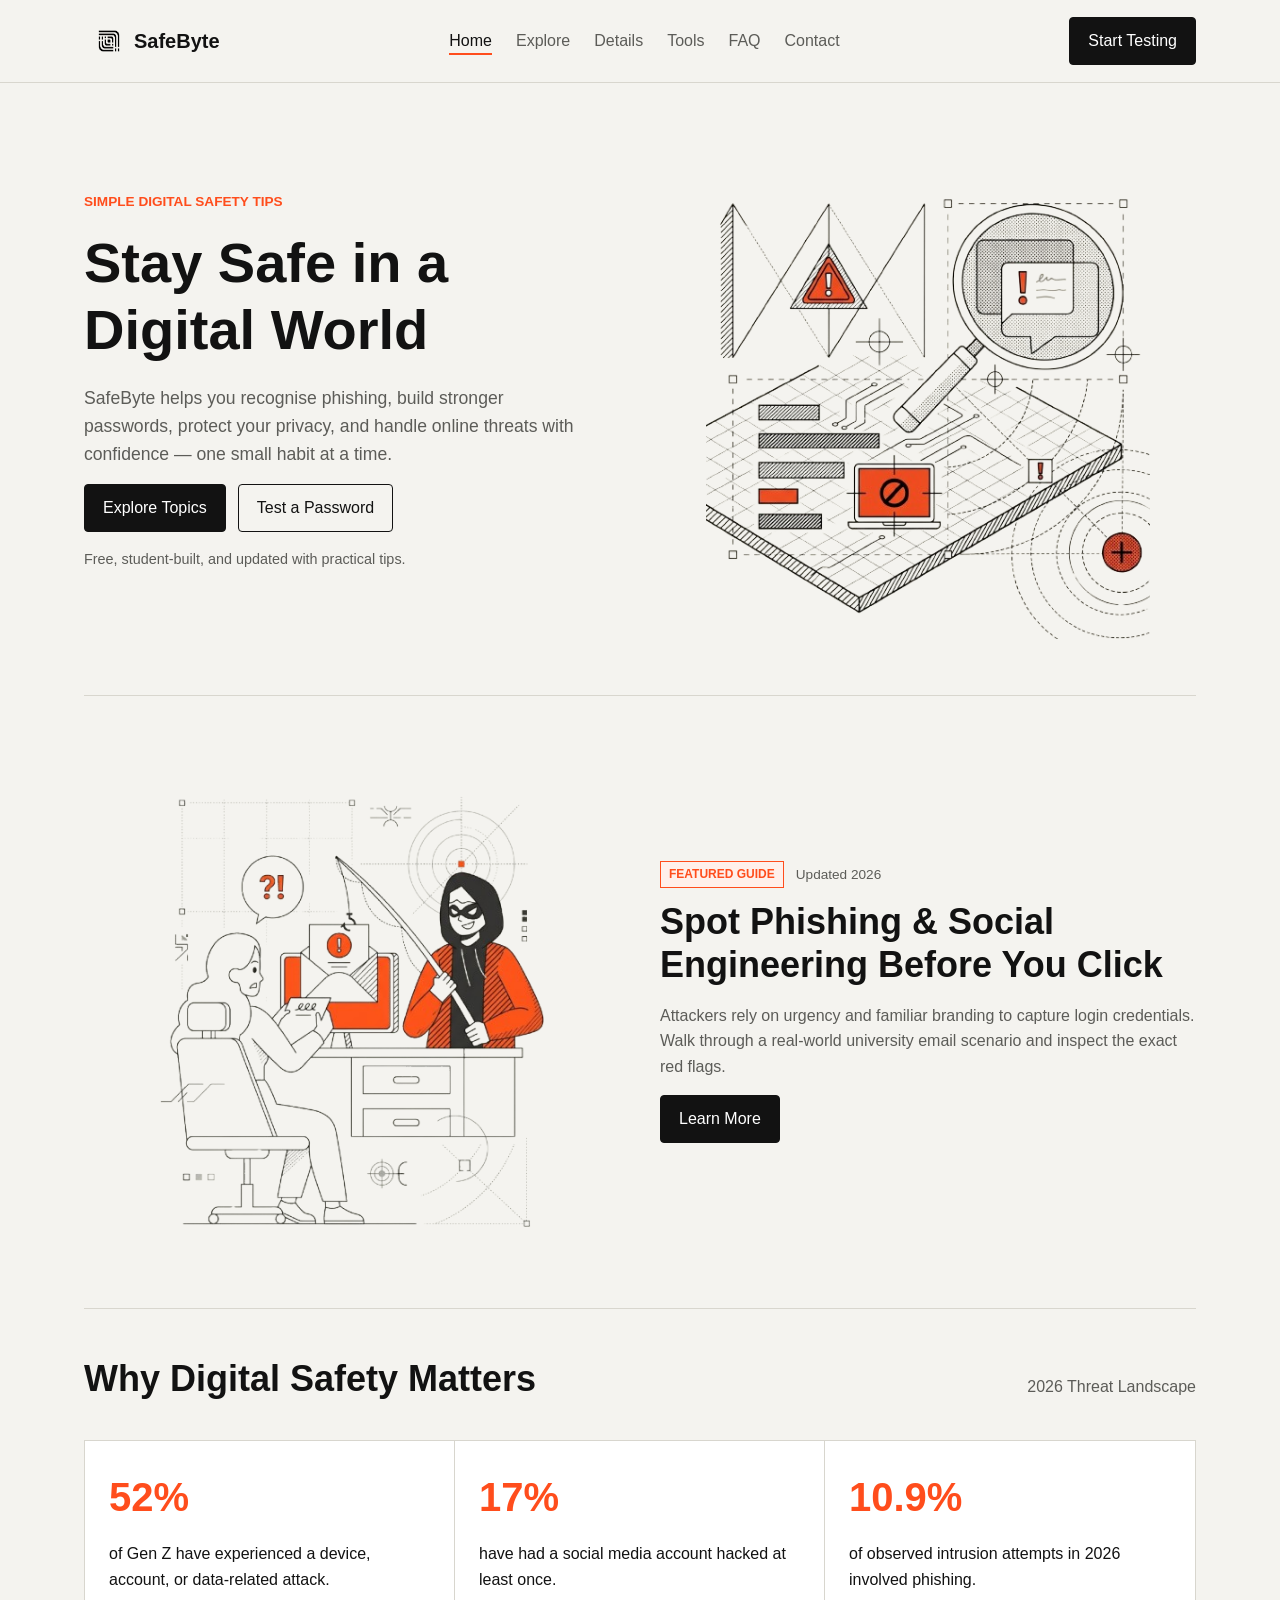
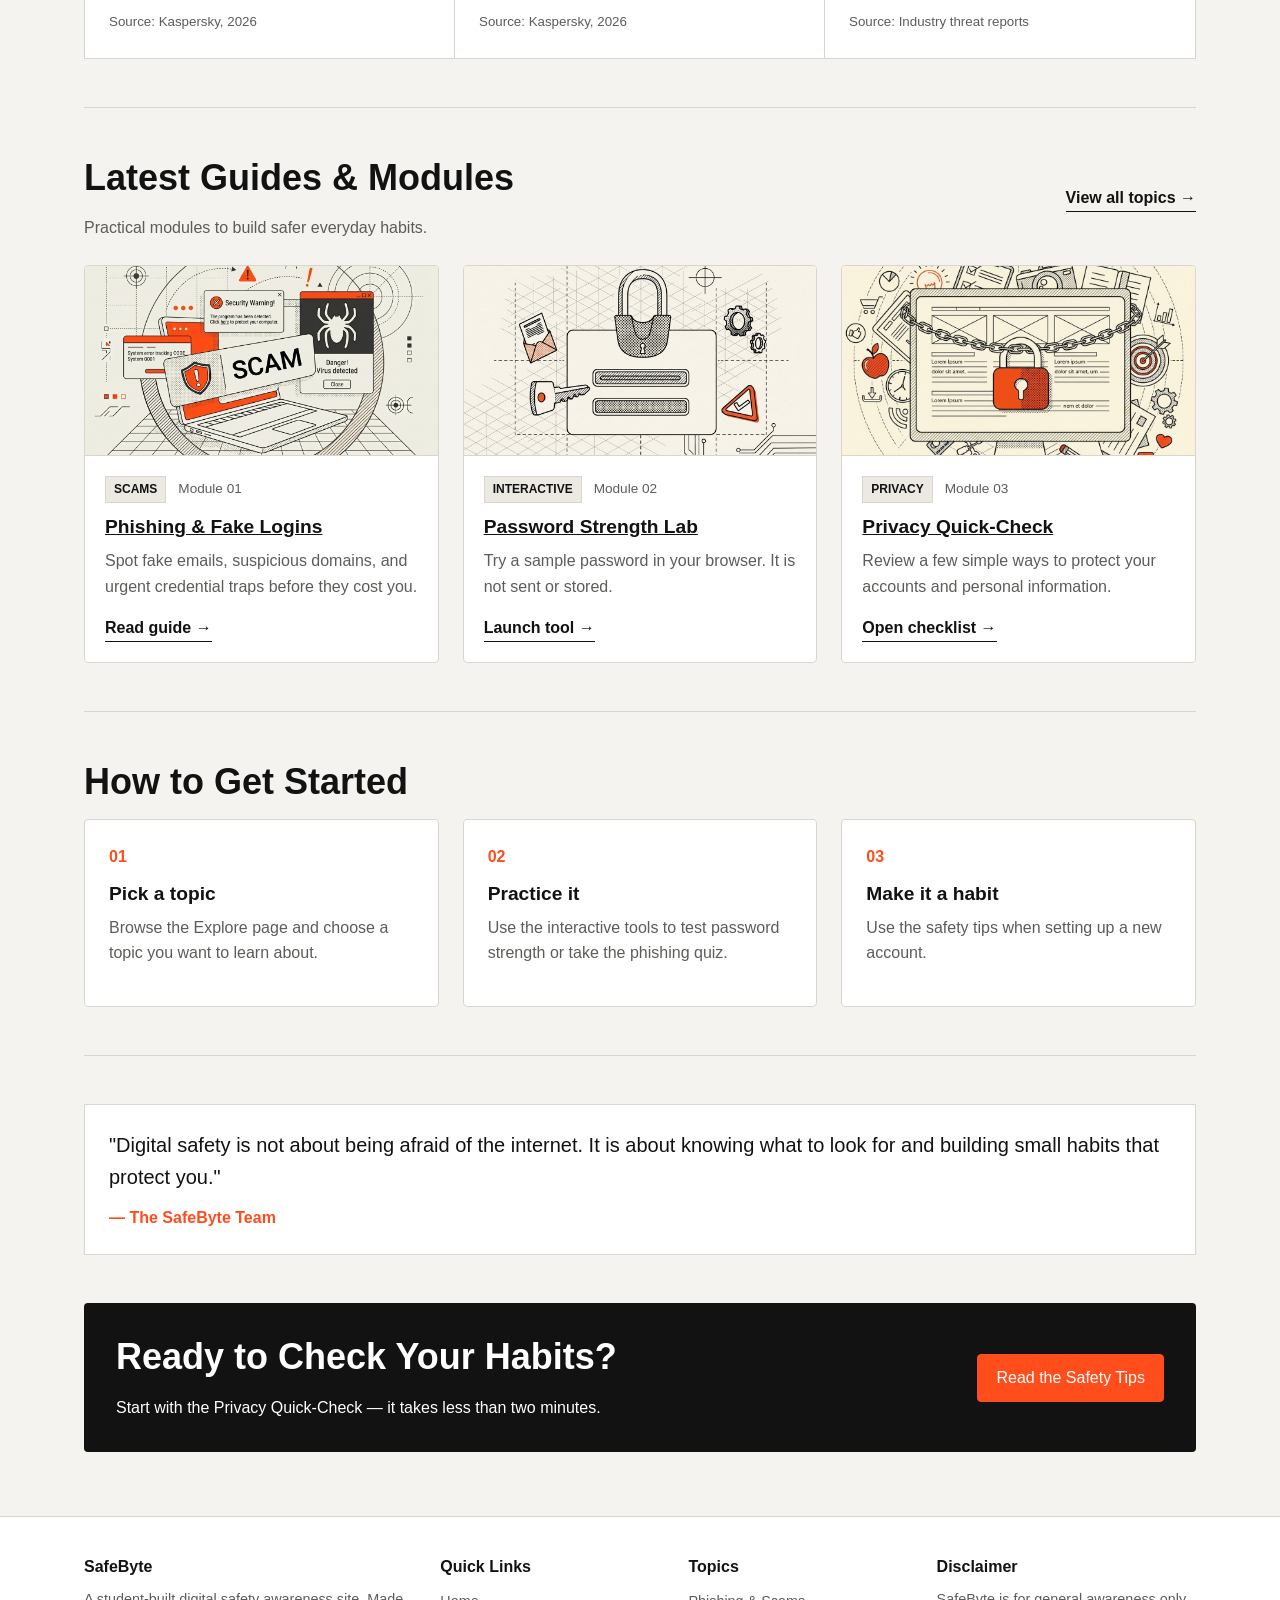
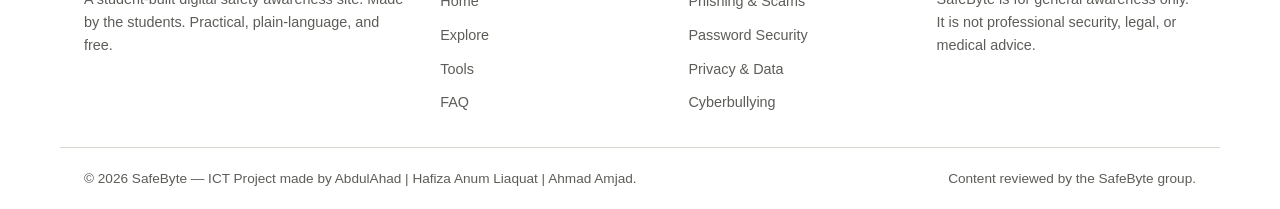
==== index.html @ 5321091b "footer chnge" ====
<!DOCTYPE html>
<html lang="en">
<head>
  <meta charset="UTF-8">
  <meta name="viewport" content="width=device-width, initial-scale=1.0">
  <title>SafeByte | Digital Safety & Technology Awareness</title>
  <link rel="icon" type="image/png" href="images/logo.png">
  <link rel="stylesheet" href="style/index.css">
</head>
<body>
  <header class="site-header">
    <div class="header-inner">
      <a href="index.html" class="logo">
        <img src="images/logo.png" alt="">
        <span>SafeByte</span>
      </a>

      <nav aria-label="Main navigation">
        <ul class="nav-list">
          <li><a href="index.html" class="active">Home</a></li>
          <li><a href="explore.html">Explore</a></li>
          <li><a href="details.html">Details</a></li>
          <li><a href="tool.html">Tools</a></li>
          <li><a href="faq.html">FAQ</a></li>
          <li><a href="contact.html">Contact</a></li>
        </ul>
      </nav>

      <a href="tool.html" class="header-cta">Start Testing</a>
    </div>
  </header>

  <main>
    <!-- HERO -->
    <section class="hero">
      <div class="hero-text">
        <p class="hero-eyebrow">Simple Digital Safety Tips</p>
        <h1>Stay Safe in a Digital World</h1>
        <p class="hero-subtitle">
          SafeByte helps you recognise phishing, build stronger passwords, protect your privacy,
          and handle online threats with confidence — one small habit at a time.
        </p>
        <div class="hero-actions">
          <a href="explore.html" class="btn btn-primary">Explore Topics</a>
          <a href="tool.html" class="btn btn-outline">Test a Password</a>
        </div>
        <p class="hero-note">Free, student-built, and updated with practical tips.</p>
      </div>
      <img src="images/hero.png" alt="Illustration of digital safety concepts" class="content-img content-img--hero">
    </section>

    <!-- FEATURED SPOTLIGHT (Matches Reference Spotlight Row) -->
    <section class="spotlight" aria-label="Featured guide">
      <img src="images/phishing.png" alt="Example breakdown of a phishing message" class="content-img content-img--spotlight">
      <div class="spotlight-content">
        <div class="meta-row">
          <span class="badge badge--accent">Featured Guide</span>
          <span class="meta-date">Updated 2026</span>
        </div>
        <h2>Spot Phishing &amp; Social Engineering Before You Click</h2>
        <p>
          Attackers rely on urgency and familiar branding to capture login credentials.
          Walk through a real-world university email scenario and inspect the exact red flags.
        </p>
        <a href="details.html" class="btn btn-primary">Learn More</a>
      </div>
    </section>

    <!-- STATS -->
    <section class="stats-section" aria-label="Key statistics">
      <div class="section-header">
        <h2>Why Digital Safety Matters</h2>
        <span class="meta-date">2026 Threat Landscape</span>
      </div>
      <div class="stats-grid">
        <article class="stat-card">
          <span class="stat-number">52%</span>
          <p>of Gen Z have experienced a device, account, or data-related attack.</p>
          <small>Source: Kaspersky, 2026</small>
        </article>
        <article class="stat-card">
          <span class="stat-number">17%</span>
          <p>have had a social media account hacked at least once.</p>
          <small>Source: Kaspersky, 2026</small>
        </article>
        <article class="stat-card">
          <span class="stat-number">10.9%</span>
          <p>of observed intrusion attempts in 2026 involved phishing.</p>
          <small>Source: Industry threat reports</small>
        </article>
      </div>
    </section>

    <!-- POPULAR TOPICS (Matches Reference 3-Column Card Grid) -->
    <section class="section-block">
      <div class="section-header">
        <div>
          <h2>Latest Guides &amp; Modules</h2>
          <p class="section-description">Practical modules to build safer everyday habits.</p>
        </div>
        <a href="explore.html" class="link-underline">View all topics →</a>
      </div>

      <div class="grid-3">
        <article class="editorial-card">
          <img src="images/explore.png" alt="Phishing and fake logins illustration" class="content-img content-img--card" loading="lazy">
          <div class="editorial-card-body">
            <div class="meta-row">
              <span class="badge">Scams</span>
              <span class="meta-date">Module 01</span>
            </div>
            <h3><a href="details.html">Phishing &amp; Fake Logins</a></h3>
            <p>Spot fake emails, suspicious domains, and urgent credential traps before they cost you.</p>
            <a href="details.html" class="link-underline">Read guide →</a>
          </div>
        </article>

        <article class="editorial-card">
          <img src="images/tool.jpg" alt="Password strength lab illustration" class="content-img content-img--card" loading="lazy">
          <div class="editorial-card-body">
            <div class="meta-row">
              <span class="badge">Interactive</span>
              <span class="meta-date">Module 02</span>
            </div>
            <h3><a href="tool.html">Password Strength Lab</a></h3>
            <p>Try a sample password in your browser. It is not sent or stored.</p>
            <a href="tool.html" class="link-underline">Launch tool →</a>
          </div>
        </article>

        <article class="editorial-card">
          <img src="images/tips.jpg" alt="Privacy quick-check illustration" class="content-img content-img--card" loading="lazy">
          <div class="editorial-card-body">
            <div class="meta-row">
              <span class="badge">Privacy</span>
              <span class="meta-date">Module 03</span>
            </div>
            <h3><a href="faq.html">Privacy Quick-Check</a></h3>
            <p>Review a few simple ways to protect your accounts and personal information.</p>
            <a href="faq.html" class="link-underline">Open checklist →</a>
          </div>
        </article>
      </div>
    </section>

    <!-- HOW IT WORKS -->
    <section class="section-block">
      <h2>How to Get Started</h2>
      <div class="steps-grid">
        <div class="step-card">
          <span class="step-num">01</span>
          <h3>Pick a topic</h3>
          <p>Browse the Explore page and choose a topic you want to learn about.</p>
        </div>
        <div class="step-card">
          <span class="step-num">02</span>
          <h3>Practice it</h3>
          <p>Use the interactive tools to test password strength or take the phishing quiz.</p>
        </div>
        <div class="step-card">
          <span class="step-num">03</span>
          <h3>Make it a habit</h3>
          <p>Use the safety tips when setting up a new account.</p>
        </div>
      </div>
    </section>

    <!-- MISSION -->
    <div class="mission-box">
      <blockquote>
        "Digital safety is not about being afraid of the internet. It is about knowing what to look for and building small habits that protect you."
      </blockquote>
      <p class="mission-credit">— The SafeByte Team</p>
    </div>

    <!-- CTA -->
    <section class="cta-banner">
      <div>
        <h2>Ready to Check Your Habits?</h2>
        <p>Start with the Privacy Quick-Check — it takes less than two minutes.</p>
      </div>
      <a href="faq.html" class="btn btn-accent">Read the Safety Tips</a>
    </section>
  </main>

  <footer class="site-footer">
    <div class="footer-grid">
      <div class="footer-col">
        <h4>SafeByte</h4>
        <p>A student-built digital safety awareness site. Made by the students. Practical, plain-language, and free.</p>
      </div>
      <div class="footer-col">
        <h4>Quick Links</h4>
        <ul>
          <li><a href="index.html">Home</a></li>
          <li><a href="explore.html">Explore</a></li>
          <li><a href="tool.html">Tools</a></li>
          <li><a href="faq.html">FAQ</a></li>
        </ul>
      </div>
      <div class="footer-col">
        <h4>Topics</h4>
        <ul>
          <li><a href="details.html">Phishing &amp; Scams</a></li>
          <li><a href="explore.html">Password Security</a></li>
          <li><a href="explore.html">Privacy &amp; Data</a></li>
          <li><a href="explore.html">Cyberbullying</a></li>
        </ul>
      </div>
      <div class="footer-col">
        <h4>Disclaimer</h4>
        <p>SafeByte is for general awareness only. It is not professional security, legal, or medical advice.</p>
      </div>
    </div>
    <div class="footer-bottom">
      <span>&copy; 2026 SafeByte — ICT Project made by AbdulAhad | Hafiza Anum Liaquat | Ahmad Amjad.</span>
      <span>Content reviewed by the SafeByte group.</span>
    </div>
  </footer>
  <script src="script.js"></script>
</body>
</html>
---- style/index.css ----
:root {
  --page: #f4f3ef;
  --white: #fff;
  --light: #ebe9e2;
  --text: #121212;
  --muted: #5c5c58;
  --accent: #ff4d1c;
  --border: #d8d6ce;
}

* {
  box-sizing: border-box;
}

body {
  display: flex;
  flex-direction: column;
  min-height: 100vh;
  margin: 0;
  background: var(--page);
  color: var(--text);
  font: 16px/1.6 Arial, sans-serif;
}

main {
  flex: 1;
  width: 100%;
  max-width: 1160px;
  margin: 0 auto;
  padding: 0 24px 64px;
}

h1, h2, h3, h4 {
  line-height: 1.2;
}

h1 {
  margin: 0 0 20px;
  font-size: clamp(2rem, 5vw, 3.5rem);
}

h2 {
  margin: 0 0 16px;
  font-size: clamp(1.5rem, 3vw, 2.25rem);
}

h3 {
  margin: 0 0 10px;
  font-size: 1.2rem;
}

p {
  margin: 0 0 16px;
  color: var(--muted);
}

a {
  color: var(--text);
  text-decoration: none;
}

a:hover {
  color: var(--accent);
}

.site-header {
  position: sticky;
  top: 0;
  z-index: 1;
  border-bottom: 1px solid var(--border);
  background: var(--page);
}

.header-inner {
  display: flex;
  align-items: center;
  justify-content: space-between;
  gap: 20px;
  max-width: 1160px;
  margin: 0 auto;
  padding: 16px 24px;
}

.logo {
  display: inline-flex;
  align-items: center;
  font-size: 1.25rem;
  font-weight: bold;
}

.logo img {
  width: 50px;
  height: 50px;
  object-fit: contain;
}

.nav-list {
  display: flex;
  flex-wrap: wrap;
  gap: 24px;
  margin: 0;
  padding: 0;
  list-style: none;
}

.nav-list a {
  color: var(--muted);
}

.nav-list a.active {
  padding-bottom: 4px;
  border-bottom: 2px solid var(--accent);
  color: var(--text);
}

.header-cta, .btn {
  display: inline-block;
  padding: 10px 18px;
  border: 1px solid var(--text);
  border-radius: 4px;
  background: var(--text);
  color: var(--white);
  font: inherit;
  text-align: center;
}

.btn-outline {
  background: transparent;
  color: var(--text);
}

.btn-accent, .btn-primary:hover, .header-cta:hover {
  border-color: var(--accent);
  background: var(--accent);
  color: var(--white);
}

.hero, .spotlight {
  display: grid;
  grid-template-columns: 1fr 1fr;
  align-items: center;
  gap: 40px;
  padding: 56px 0;
  border-bottom: 1px solid var(--border);
}

.hero-eyebrow {
  color: var(--accent);
  font-size: 0.85rem;
  font-weight: bold;
  text-transform: uppercase;
}

.hero-subtitle {
  max-width: 500px;
  font-size: 1.1rem;
}

.hero-actions {
  display: flex;
  flex-wrap: wrap;
  gap: 12px;
  margin-bottom: 16px;
}

.hero-note {
  font-size: 0.9rem;
}

.content-img {
  display: block;
  width: 100%;
  object-fit: cover;
}

.content-img--hero, .content-img--spotlight {
  height: auto;
  max-height: 500px;
  object-fit: contain;
}

.content-img--card {
  height: 190px;
  border-bottom: 1px solid var(--border);
}

.spotlight {
  grid-template-columns: 1fr 1fr;
}

.section-block, .stats-section {
  padding: 48px 0;
  border-bottom: 1px solid var(--border);
}

.section-header {
  display: flex;
  flex-wrap: wrap;
  align-items: center;
  justify-content: space-between;
  gap: 16px;
  margin-bottom: 24px;
}

.section-description, .intro-description {
  margin-bottom: 0;
}

.meta-row {
  display: flex;
  flex-wrap: wrap;
  align-items: center;
  gap: 12px;
  margin-bottom: 12px;
  font-size: 0.85rem;
}

.badge {
  padding: 3px 8px;
  border: 1px solid var(--border);
  background: var(--light);
  font-size: 0.75rem;
  font-weight: bold;
  text-transform: uppercase;
}

.badge--accent {
  border-color: var(--accent);
  background: #fff0eb;
  color: var(--accent);
}

.meta-date {
  color: var(--muted);
}

.grid-3, .steps-grid, .stats-grid {
  display: grid;
  grid-template-columns: repeat(3, 1fr);
  gap: 24px;
}

.editorial-card, .step-card, .stat-card {
  overflow: hidden;
  border: 1px solid var(--border);
  border-radius: 4px;
  background: var(--white);
}

.editorial-card {
  display: flex;
  flex-direction: column;
}

.editorial-card-body {
  display: flex;
  flex: 1;
  flex-direction: column;
  align-items: flex-start;
  padding: 20px;
}

.editorial-card-body p {
  flex: 1;
}

.editorial-card-body h3 a {
  text-decoration: underline;
}

.link-underline {
  border-bottom: 1px solid var(--text);
  font-weight: bold;
}

.step-card, .stat-card {
  padding: 24px;
}

.stats-grid {
  gap: 0;
  border: 1px solid var(--border);
  background: var(--white);
}

.stat-card {
  border: 0;
  border-right: 1px solid var(--border);
  border-radius: 0;
}

.stat-card:last-child {
  border-right: 0;
}

.stat-number, .step-num {
  display: block;
  margin-bottom: 12px;
  color: var(--accent);
  font-weight: bold;
}

.stat-number {
  font-size: 2.5rem;
}

.stat-card p {
  color: var(--text);
}

.stat-card small {
  color: var(--muted);
}

.mission-box {
  margin: 48px 0;
  padding: 24px;
  border: 1px solid var(--border);
  background: var(--white);
}

.mission-box blockquote {
  margin: 0 0 12px;
  font-size: 1.25rem;
}

.mission-credit {
  margin-bottom: 0;
  color: var(--accent);
  font-weight: bold;
}

.cta-banner {
  display: flex;
  flex-wrap: wrap;
  align-items: center;
  justify-content: space-between;
  gap: 24px;
  margin-top: 40px;
  padding: 32px;
  border-radius: 4px;
  background: var(--text);
}

.cta-banner h2, .cta-banner p {
  color: var(--white);
}

.cta-banner p {
  margin-bottom: 0;
}

.site-footer {
  margin-top: auto;
  border-top: 1px solid var(--border);
  background: var(--white);
}

.footer-grid {
  display: grid;
  grid-template-columns: 1.5fr 1fr 1fr 1.2fr;
  gap: 32px;
  max-width: 1160px;
  margin: 0 auto;
  padding: 40px 24px 24px;
}

.footer-col h4 {
  margin: 0 0 12px;
}

.footer-col ul {
  margin: 0;
  padding: 0;
  list-style: none;
}

.footer-col li {
  margin-bottom: 8px;
}

.footer-col a, .footer-col p {
  color: var(--muted);
  font-size: 0.9rem;
}

.footer-bottom {
  display: flex;
  flex-wrap: wrap;
  justify-content: space-between;
  gap: 8px;
  max-width: 1160px;
  margin: 0 auto;
  padding: 20px 24px;
  border-top: 1px solid var(--border);
  color: var(--muted);
  font-size: 0.85rem;
}

@media (max-width: 900px) {
  .header-inner {
    flex-wrap: wrap;
  }

  .grid-3, .steps-grid {
    grid-template-columns: repeat(2, 1fr);
  }

  .footer-grid {
    grid-template-columns: repeat(2, 1fr);
  }
}

@media (max-width: 700px) {
  main {
    padding-right: 16px;
    padding-left: 16px;
  }

  .header-inner {
    padding-right: 16px;
    padding-left: 16px;
  }

  .header-cta {
    display: none;
  }

  .site-header nav {
    width: 100%;
  }

  .nav-list {
    gap: 12px 20px;
  }

  .hero, .spotlight {
    grid-template-columns: 1fr;
    gap: 24px;
    padding: 40px 0;
  }

  .content-img--hero {
    max-height: 340px;
  }

  .stats-grid {
    grid-template-columns: 1fr;
  }

  .stat-card {
    border-right: 0;
    border-bottom: 1px solid var(--border);
  }

  .stat-card:last-child {
    border-bottom: 0;
  }
}

@media (max-width: 520px) {
  .grid-3, .steps-grid, .footer-grid {
    grid-template-columns: 1fr;
  }

  .editorial-card-body {
    padding: 16px;
  }

  .cta-banner {
    padding: 24px;
  }
}
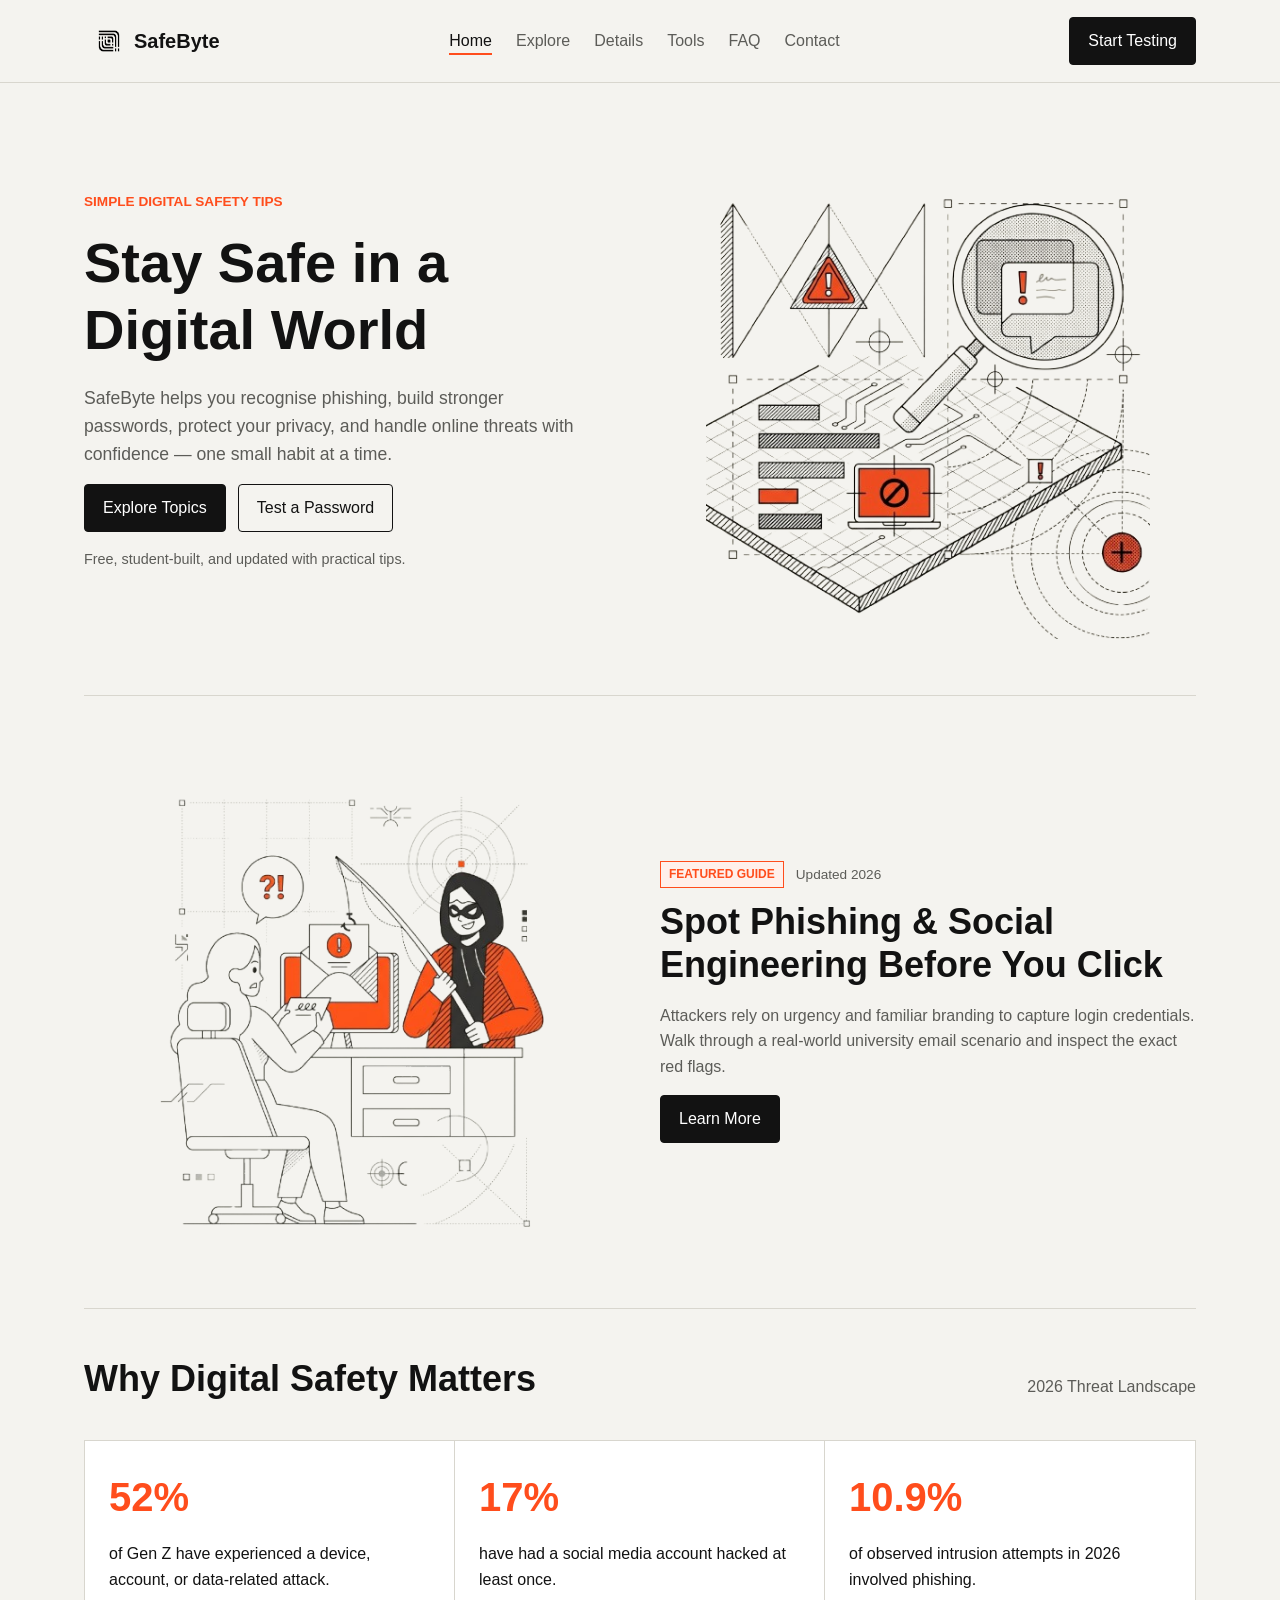
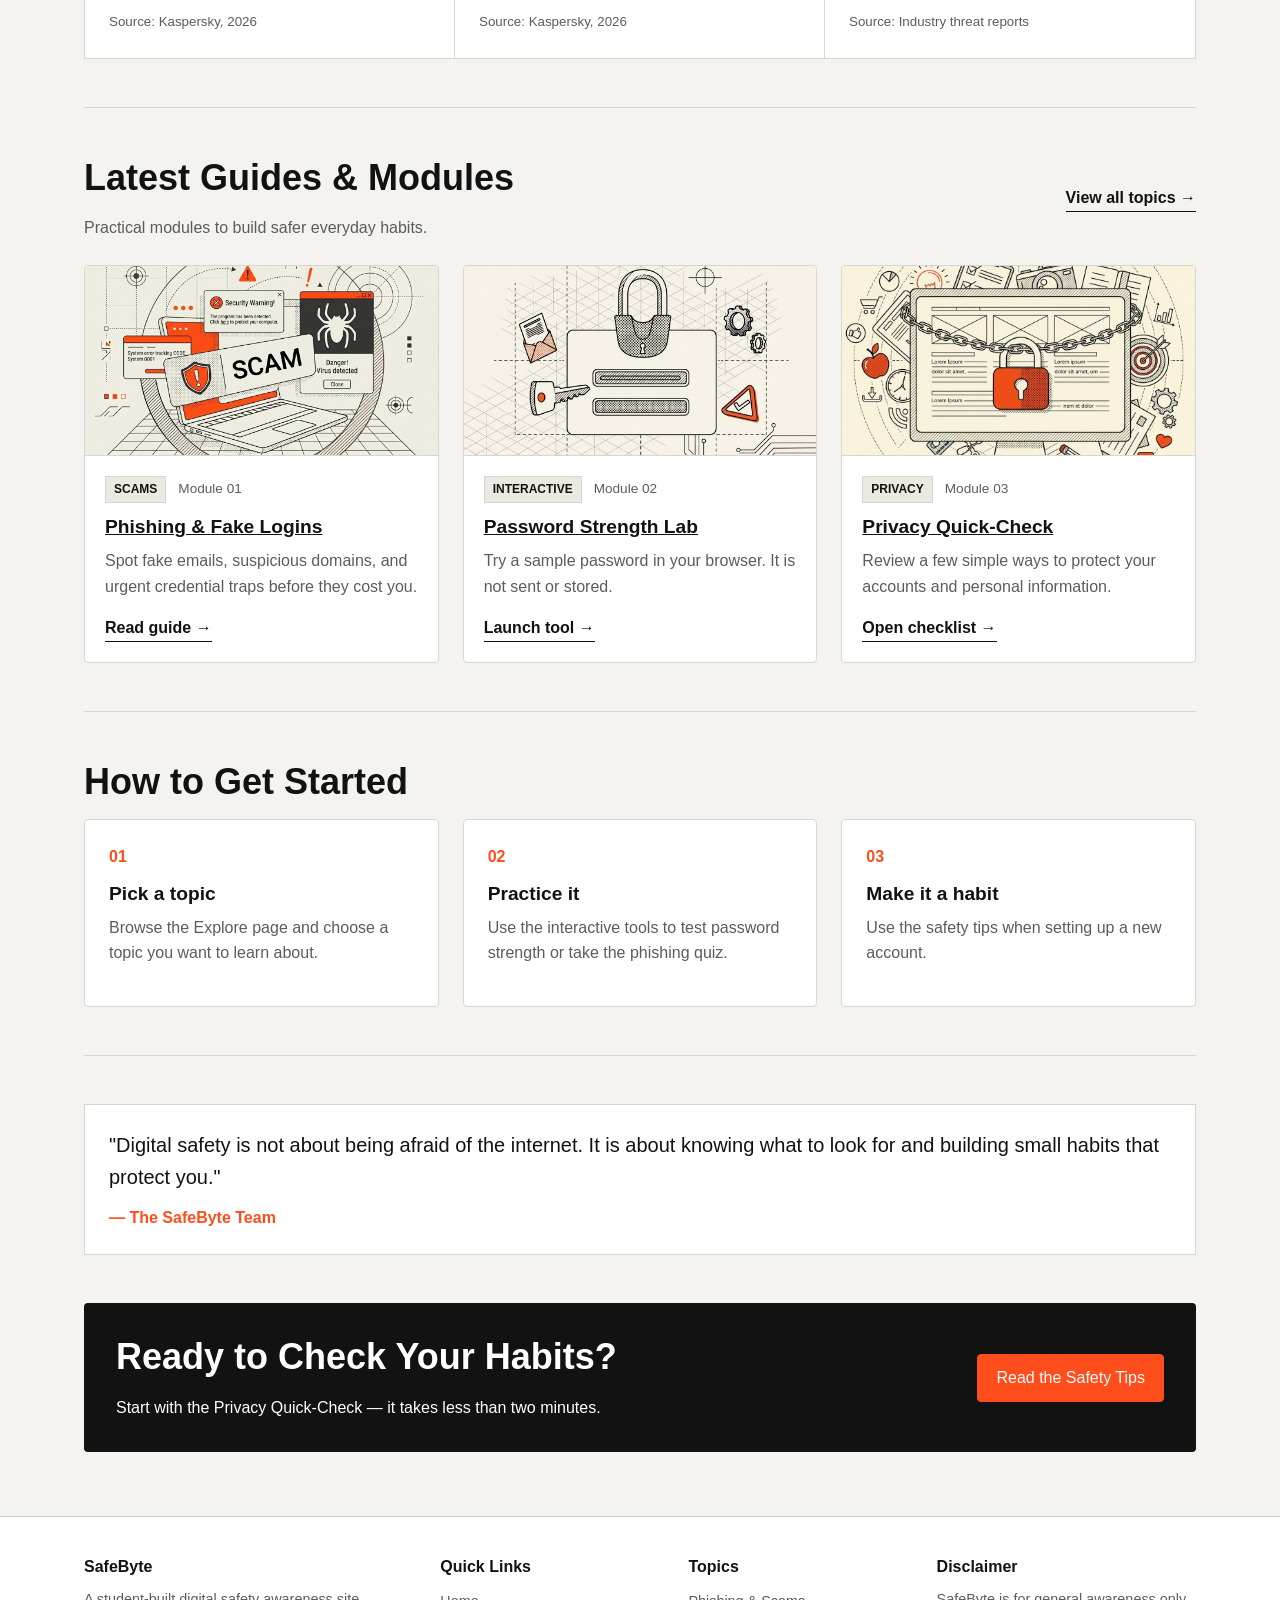
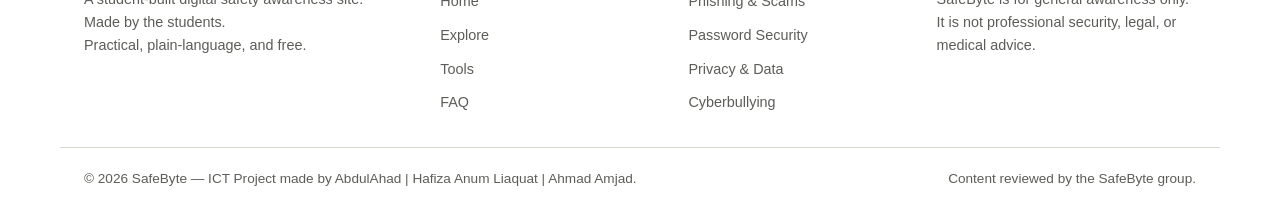
==== commit 9c3c3aa4: "br in footer" ====
--- a/index.html
+++ b/index.html
@@ -187,7 +187,7 @@
     <div class="footer-grid">
       <div class="footer-col">
         <h4>SafeByte</h4>
-        <p>A student-built digital safety awareness site. Made by the students. Practical, plain-language, and free.</p>
+        <p>A student-built digital safety awareness site.<br>Made by the students.<br>Practical, plain-language, and free.</p>
       </div>
       <div class="footer-col">
         <h4>Quick Links</h4>
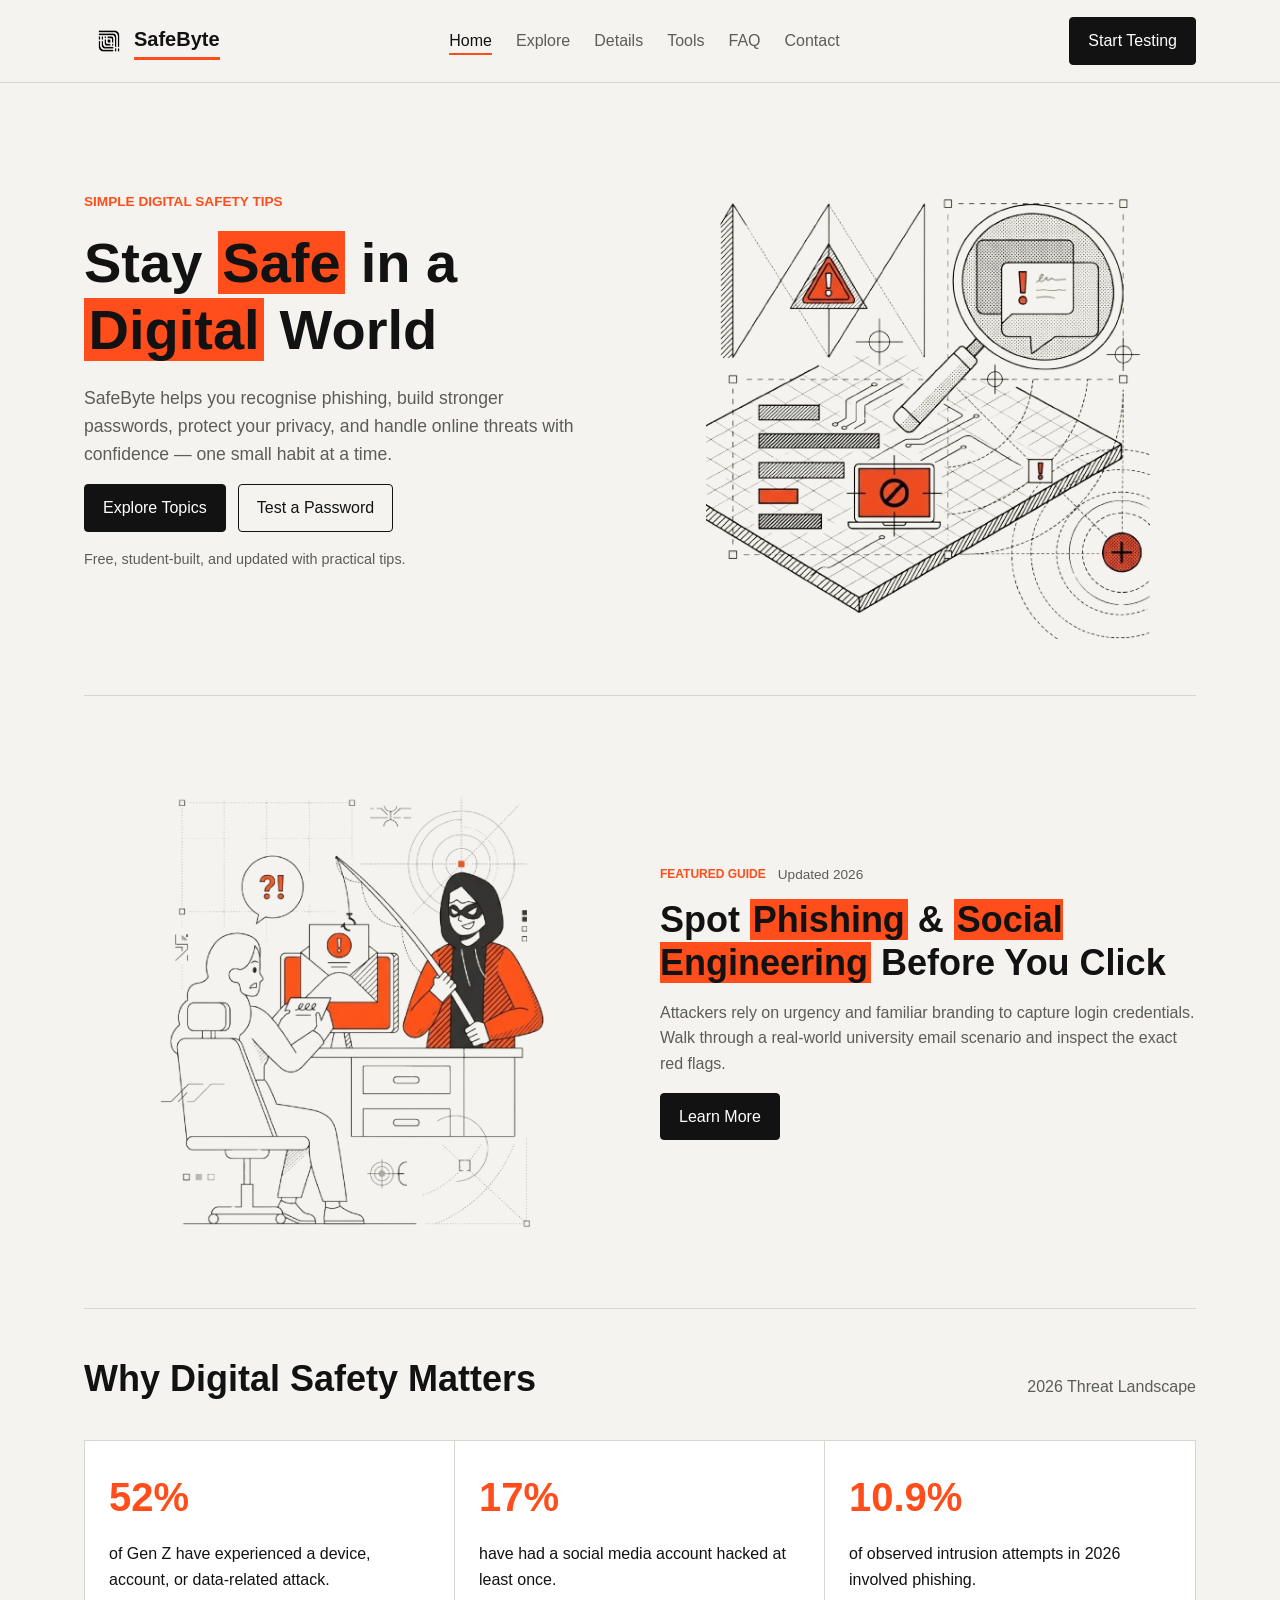
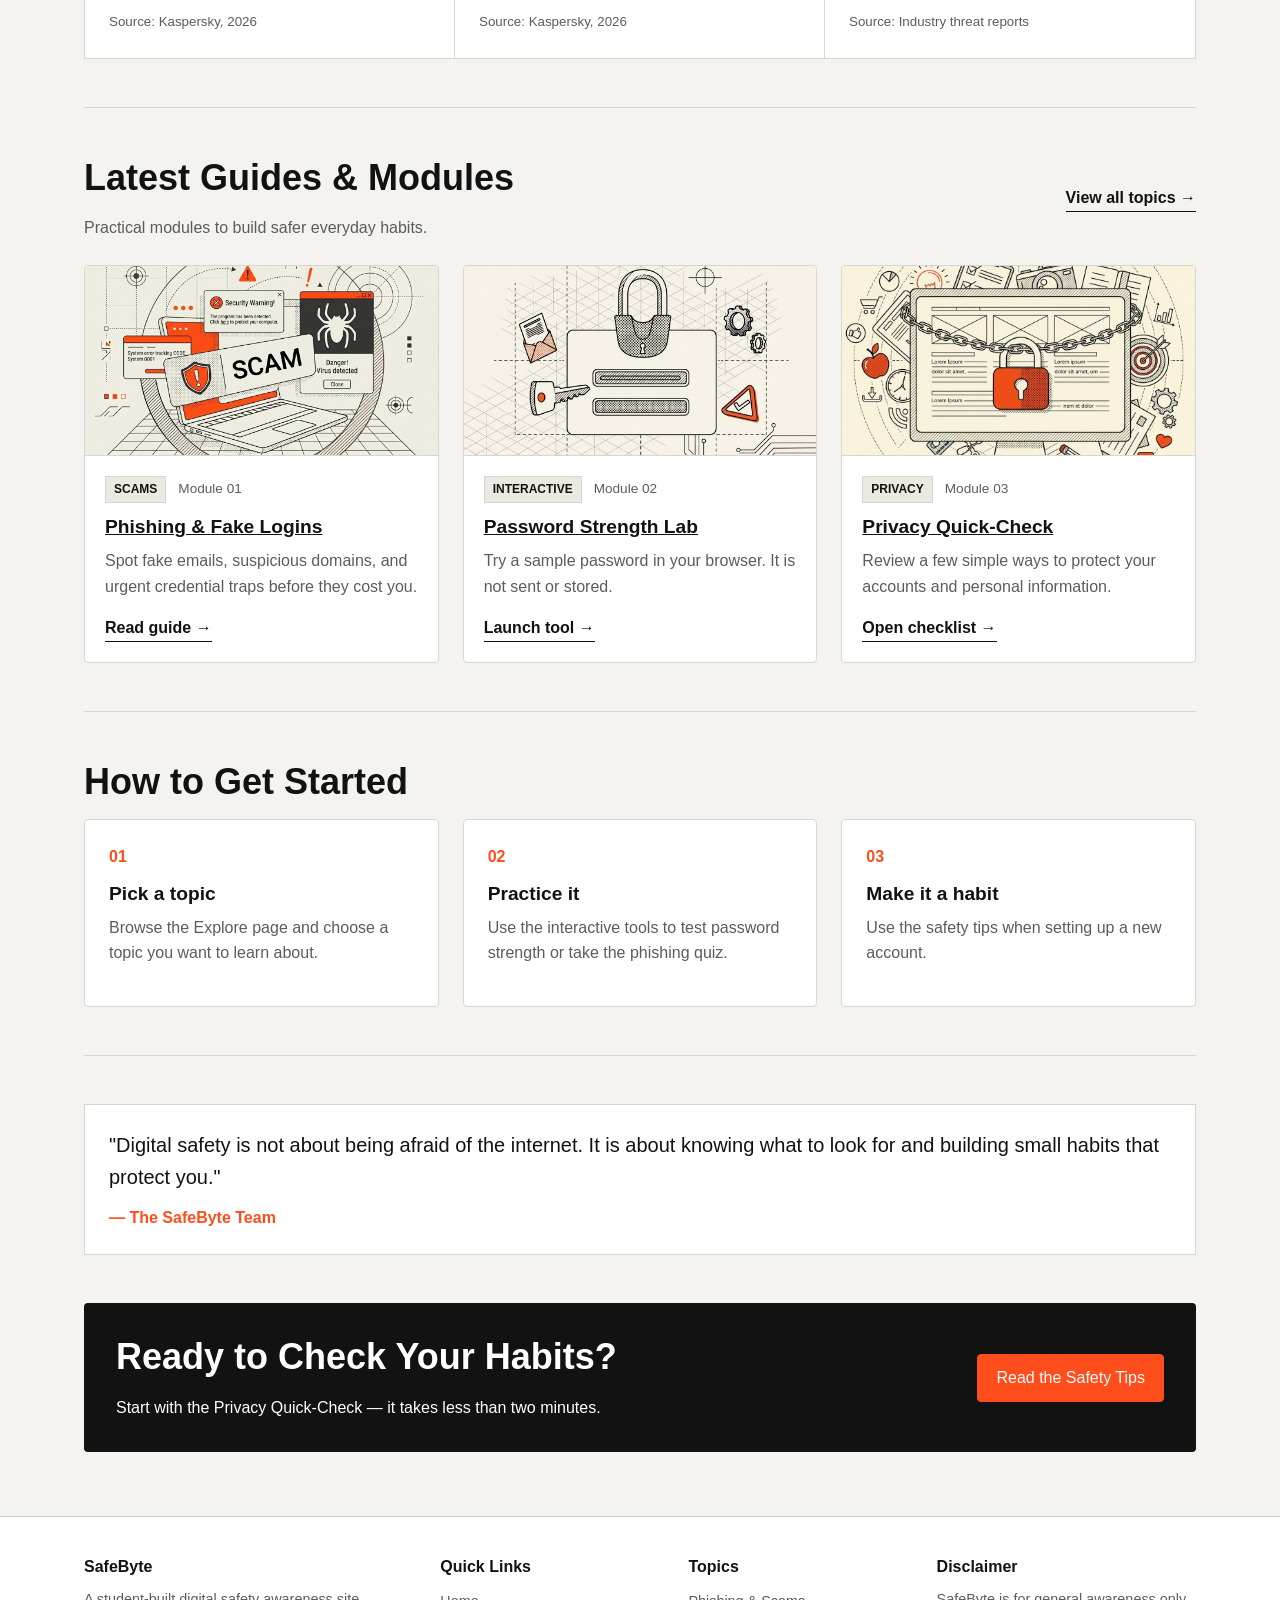
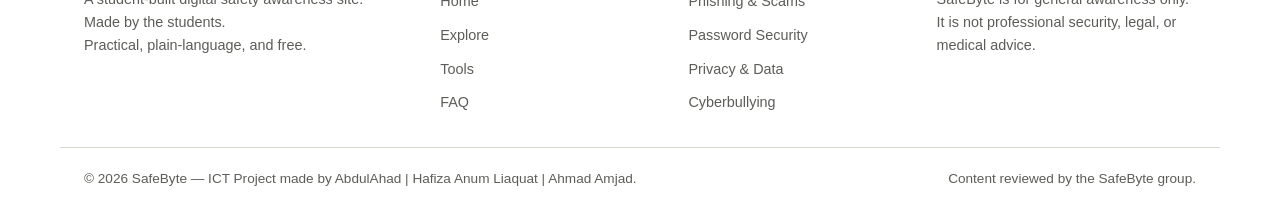
==== commit b00bf9f0: "highligh the text" ====
--- a/index.html
+++ b/index.html
@@ -35,7 +35,7 @@
     <section class="hero">
       <div class="hero-text">
         <p class="hero-eyebrow">Simple Digital Safety Tips</p>
-        <h1>Stay Safe in a Digital World</h1>
+        <h1>Stay <span class="hero-highlight">Safe</span> in a <span class="hero-highlight">Digital</span> World</h1>
         <p class="hero-subtitle">
           SafeByte helps you recognise phishing, build stronger passwords, protect your privacy,
           and handle online threats with confidence — one small habit at a time.
@@ -57,7 +57,7 @@
           <span class="badge badge--accent">Featured Guide</span>
           <span class="meta-date">Updated 2026</span>
         </div>
-        <h2>Spot Phishing &amp; Social Engineering Before You Click</h2>
+        <h2>Spot <mark class="term-highlight">Phishing</mark> &amp; <mark class="term-highlight">Social Engineering</mark> Before You Click</h2>
         <p>
           Attackers rely on urgency and familiar branding to capture login credentials.
           Walk through a real-world university email scenario and inspect the exact red flags.
--- a/style/index.css
+++ b/style/index.css
@@ -86,6 +86,15 @@
   align-items: center;
   font-size: 1.25rem;
   font-weight: bold;
+}
+
+.logo span {
+  padding-bottom: 2px;
+  border-bottom: 3px solid var(--accent);
+}
+
+.logo span:hover {
+  border-color: var(--text);
 }
 
 .logo img {
@@ -129,6 +138,11 @@
   color: var(--text);
 }
 
+.btn-outline:hover {
+  background: var(--text);
+  color: var(--white);
+}
+
 .btn-accent, .btn-primary:hover, .header-cta:hover {
   border-color: var(--accent);
   background: var(--accent);
@@ -149,6 +163,12 @@
   font-size: 0.85rem;
   font-weight: bold;
   text-transform: uppercase;
+}
+
+.hero-highlight, .term-highlight {
+  padding: 0 0.08em;
+  background: var(--accent);
+  color: var(--text);
 }
 
 .hero-subtitle {
@@ -225,8 +245,9 @@
 }
 
 .badge--accent {
-  border-color: var(--accent);
-  background: #fff0eb;
+  padding: 0;
+  border: 0;
+  background: transparent;
   color: var(--accent);
 }
 
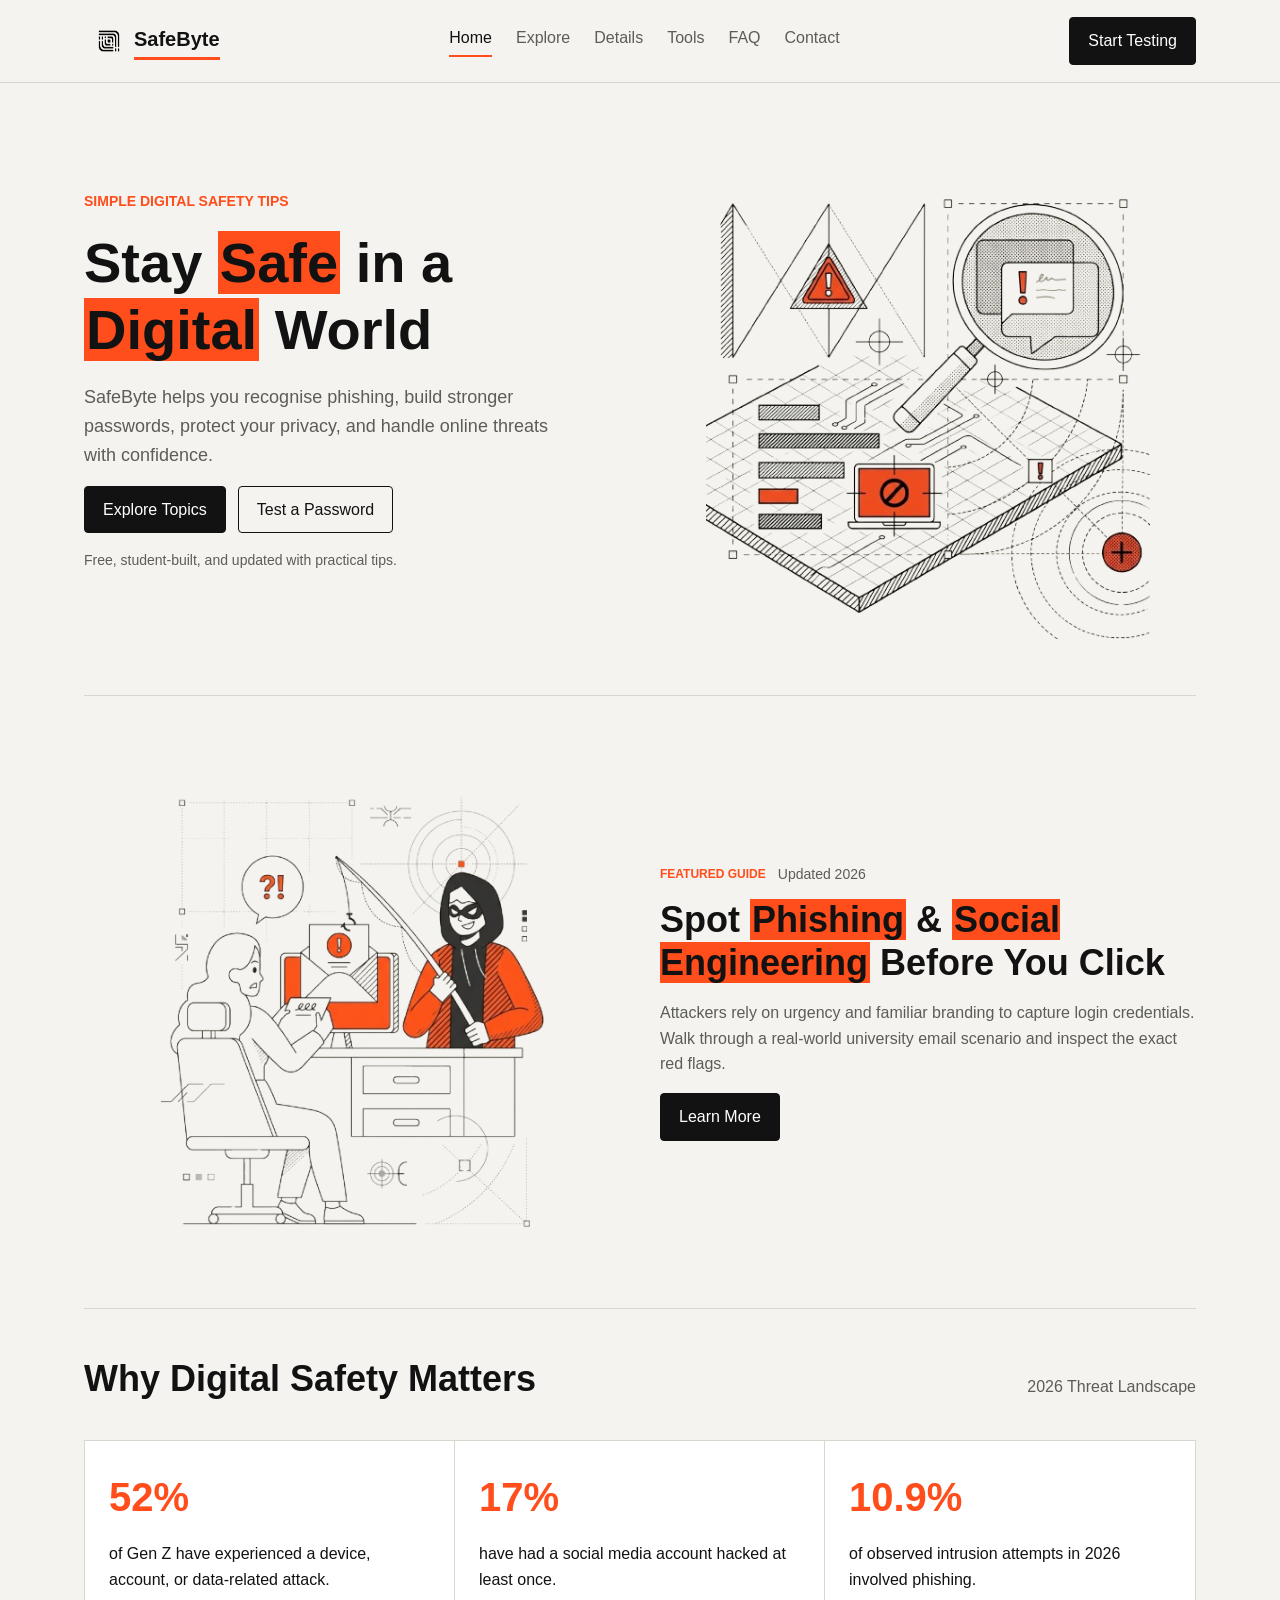
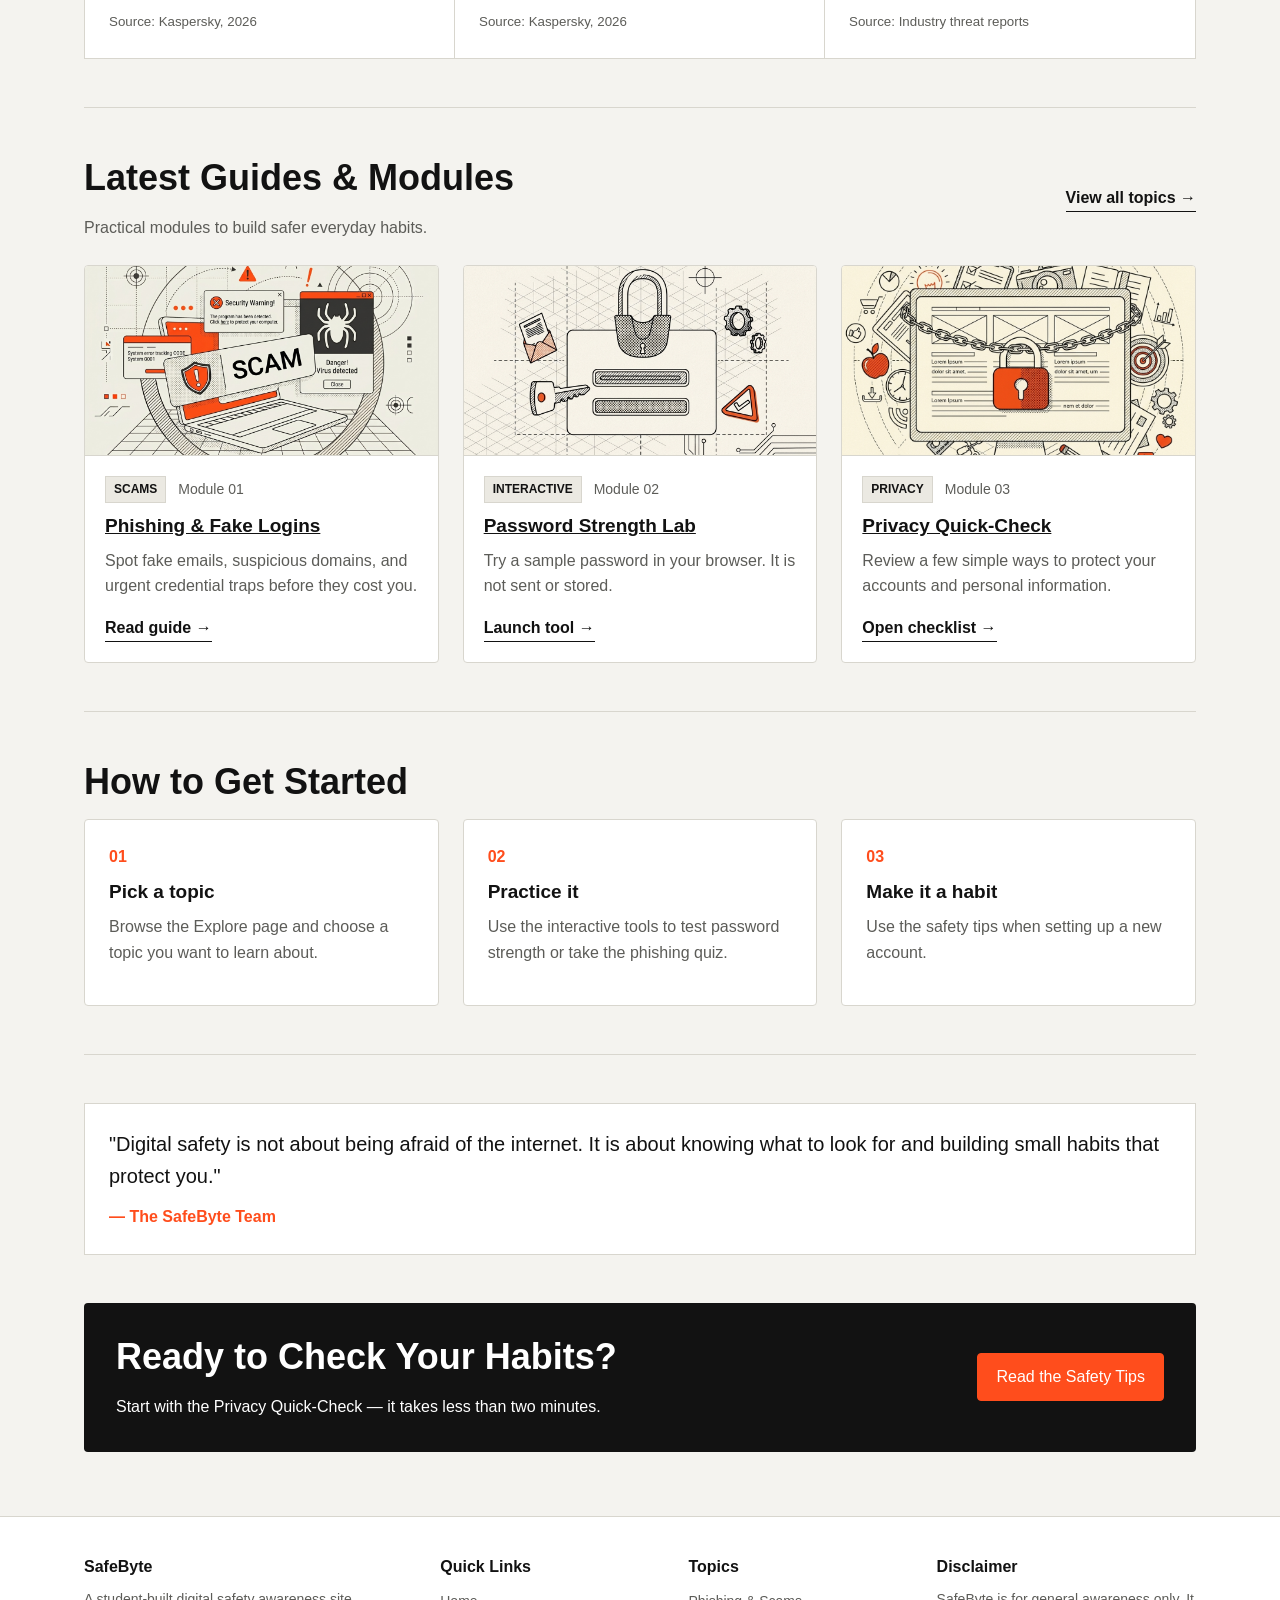
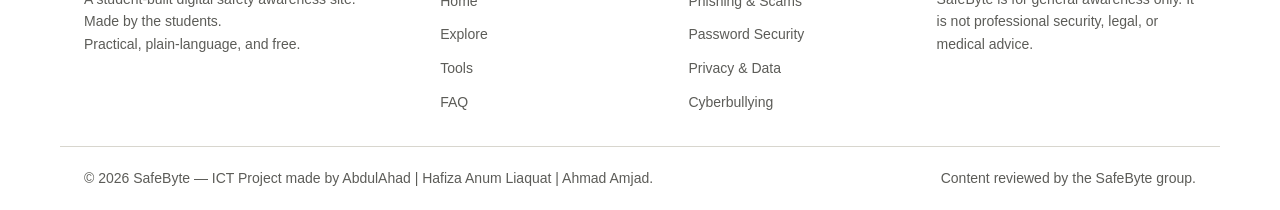
==== commit a3251a29: "refactor: update HTML structure and improve CSS variable usage" ====
--- a/index.html
+++ b/index.html
@@ -11,11 +11,11 @@
   <header class="site-header">
     <div class="header-inner">
       <a href="index.html" class="logo">
-        <img src="images/logo.png" alt="">
+        <img src="images/logo.png" >
         <span>SafeByte</span>
       </a>
 
-      <nav aria-label="Main navigation">
+      <nav>
         <ul class="nav-list">
           <li><a href="index.html" class="active">Home</a></li>
           <li><a href="explore.html">Explore</a></li>
@@ -35,10 +35,10 @@
     <section class="hero">
       <div class="hero-text">
         <p class="hero-eyebrow">Simple Digital Safety Tips</p>
-        <h1>Stay <span class="hero-highlight">Safe</span> in a <span class="hero-highlight">Digital</span> World</h1>
+        <h1>Stay <span class="highlight">Safe</span> in a <span class="highlight">Digital</span> World</h1>
         <p class="hero-subtitle">
           SafeByte helps you recognise phishing, build stronger passwords, protect your privacy,
-          and handle online threats with confidence — one small habit at a time.
+          and handle online threats with confidence.
         </p>
         <div class="hero-actions">
           <a href="explore.html" class="btn btn-primary">Explore Topics</a>
@@ -46,18 +46,18 @@
         </div>
         <p class="hero-note">Free, student-built, and updated with practical tips.</p>
       </div>
-      <img src="images/hero.png" alt="Illustration of digital safety concepts" class="content-img content-img--hero">
-    </section>
-
-    <!-- FEATURED SPOTLIGHT (Matches Reference Spotlight Row) -->
-    <section class="spotlight" aria-label="Featured guide">
-      <img src="images/phishing.png" alt="Example breakdown of a phishing message" class="content-img content-img--spotlight">
+      <img src="images/hero.png" alt="hero image" class="content-img content-img--hero">
+    </section>
+
+    <!-- FEATURED SPOTLIGHT  -->
+    <section class="spotlight">
+      <img src="images/phishing.png" alt="spotlight image" class="content-img content-img--spotlight">
       <div class="spotlight-content">
         <div class="meta-row">
           <span class="badge badge--accent">Featured Guide</span>
           <span class="meta-date">Updated 2026</span>
         </div>
-        <h2>Spot <mark class="term-highlight">Phishing</mark> &amp; <mark class="term-highlight">Social Engineering</mark> Before You Click</h2>
+        <h2>Spot <span class="highlight">Phishing</span> & <span class="highlight">Social Engineering</span> Before You Click</h2>
         <p>
           Attackers rely on urgency and familiar branding to capture login credentials.
           Walk through a real-world university email scenario and inspect the exact red flags.
@@ -67,14 +67,14 @@
     </section>
 
     <!-- STATS -->
-    <section class="stats-section" aria-label="Key statistics">
+    <section class="stats-section">
       <div class="section-header">
         <h2>Why Digital Safety Matters</h2>
         <span class="meta-date">2026 Threat Landscape</span>
       </div>
       <div class="stats-grid">
         <article class="stat-card">
-          <span class="stat-number">52%</span>
+          <span class="stat-number ">52%</span>
           <p>of Gen Z have experienced a device, account, or data-related attack.</p>
           <small>Source: Kaspersky, 2026</small>
         </article>
@@ -91,11 +91,11 @@
       </div>
     </section>
 
-    <!-- POPULAR TOPICS (Matches Reference 3-Column Card Grid) -->
+    <!-- POPULAR TOPICS -->
     <section class="section-block">
       <div class="section-header">
         <div>
-          <h2>Latest Guides &amp; Modules</h2>
+          <h2>Latest Guides & Modules</h2>
           <p class="section-description">Practical modules to build safer everyday habits.</p>
         </div>
         <a href="explore.html" class="link-underline">View all topics →</a>
@@ -109,7 +109,7 @@
               <span class="badge">Scams</span>
               <span class="meta-date">Module 01</span>
             </div>
-            <h3><a href="details.html">Phishing &amp; Fake Logins</a></h3>
+            <h3><a href="details.html">Phishing & Fake Logins</a></h3>
             <p>Spot fake emails, suspicious domains, and urgent credential traps before they cost you.</p>
             <a href="details.html" class="link-underline">Read guide →</a>
           </div>
--- a/style/index.css
+++ b/style/index.css
@@ -1,11 +1,11 @@
-:root {
-  --page: #f4f3ef;
-  --white: #fff;
-  --light: #ebe9e2;
-  --text: #121212;
-  --muted: #5c5c58;
-  --accent: #ff4d1c;
-  --border: #d8d6ce;
+* {
+  --page: rgb(244, 243, 239);
+  --white: rgb(255, 255, 255);
+  --light: rgb(235, 233, 226);
+  --text: rgb(18, 18, 18);
+  --muted: rgb(92, 92, 88);
+  --accent: rgb(255, 77, 28);
+  --border: rgb(216, 214, 206);
 }
 
 * {
@@ -36,17 +36,17 @@
 
 h1 {
   margin: 0 0 20px;
-  font-size: clamp(2rem, 5vw, 3.5rem);
+  font-size: 56px;
 }
 
 h2 {
   margin: 0 0 16px;
-  font-size: clamp(1.5rem, 3vw, 2.25rem);
+  font-size: 36px;
 }
 
 h3 {
   margin: 0 0 10px;
-  font-size: 1.2rem;
+  font-size: 19px;
 }
 
 p {
@@ -84,7 +84,7 @@
 .logo {
   display: inline-flex;
   align-items: center;
-  font-size: 1.25rem;
+  font-size: 20px;
   font-weight: bold;
 }
 
@@ -113,7 +113,13 @@
 }
 
 .nav-list a {
+  display: inline-block;
   color: var(--muted);
+  transition: color 0.2s ease, transform 0.2s ease;
+}
+
+.nav-list a:hover {
+  transform: translateY(-2px);
 }
 
 .nav-list a.active {
@@ -134,7 +140,7 @@
 }
 
 .btn-outline {
-  background: transparent;
+  background: rgba(0, 0, 0, 0);
   color: var(--text);
 }
 
@@ -146,6 +152,15 @@
 .btn-accent, .btn-primary:hover, .header-cta:hover {
   border-color: var(--accent);
   background: var(--accent);
+  color: var(--white);
+}
+
+.btn-accent {
+  transition: transform 0.2s ease;
+}
+
+.btn-accent:hover {
+  transform: translateY(-4px);
   color: var(--white);
 }
 
@@ -160,20 +175,20 @@
 
 .hero-eyebrow {
   color: var(--accent);
-  font-size: 0.85rem;
+  font-size: 14px;
   font-weight: bold;
   text-transform: uppercase;
 }
 
-.hero-highlight, .term-highlight {
-  padding: 0 0.08em;
+.highlight{
+  padding: 0 2px;
   background: var(--accent);
   color: var(--text);
 }
 
 .hero-subtitle {
   max-width: 500px;
-  font-size: 1.1rem;
+  font-size: 18px;
 }
 
 .hero-actions {
@@ -184,7 +199,7 @@
 }
 
 .hero-note {
-  font-size: 0.9rem;
+  font-size: 14px;
 }
 
 .content-img {
@@ -232,14 +247,14 @@
   align-items: center;
   gap: 12px;
   margin-bottom: 12px;
-  font-size: 0.85rem;
+  font-size: 14px;
 }
 
 .badge {
   padding: 3px 8px;
   border: 1px solid var(--border);
   background: var(--light);
-  font-size: 0.75rem;
+  font-size: 12px;
   font-weight: bold;
   text-transform: uppercase;
 }
@@ -247,7 +262,7 @@
 .badge--accent {
   padding: 0;
   border: 0;
-  background: transparent;
+  background: rgba(0, 0, 0, 0);
   color: var(--accent);
 }
 
@@ -266,6 +281,7 @@
   border: 1px solid var(--border);
   border-radius: 4px;
   background: var(--white);
+  transition: transform 0.2s ease, box-shadow 0.2s ease, border-color 0.2s ease;
 }
 
 .editorial-card {
@@ -322,7 +338,7 @@
 }
 
 .stat-number {
-  font-size: 2.5rem;
+  font-size: 40px;
 }
 
 .stat-card p {
@@ -338,11 +354,19 @@
   padding: 24px;
   border: 1px solid var(--border);
   background: var(--white);
+  transition: transform 0.2s ease, box-shadow 0.2s ease, border-color 0.2s ease;
+}
+
+.editorial-card:hover, .step-card:hover, .stat-card:hover, .mission-box:hover,
+.editorial-card:focus-within {
+  transform: translateY(-4px);
+  border-color: var(--accent);
+  box-shadow: 0 8px 20px rgba(18, 18, 18, 0.12);
 }
 
 .mission-box blockquote {
   margin: 0 0 12px;
-  font-size: 1.25rem;
+  font-size: 20px;
 }
 
 .mission-credit {
@@ -402,7 +426,7 @@
 
 .footer-col a, .footer-col p {
   color: var(--muted);
-  font-size: 0.9rem;
+  font-size: 14px;
 }
 
 .footer-bottom {
@@ -415,10 +439,18 @@
   padding: 20px 24px;
   border-top: 1px solid var(--border);
   color: var(--muted);
-  font-size: 0.85rem;
+  font-size: 14px;
 }
 
 @media (max-width: 900px) {
+  h1 {
+    font-size: 44px;
+  }
+
+  h2 {
+    font-size: 28px;
+  }
+
   .header-inner {
     flex-wrap: wrap;
   }
@@ -433,6 +465,14 @@
 }
 
 @media (max-width: 700px) {
+  h1 {
+    font-size: 36px;
+  }
+
+  h2 {
+    font-size: 24px;
+  }
+
   main {
     padding-right: 16px;
     padding-left: 16px;
@@ -480,6 +520,14 @@
 }
 
 @media (max-width: 520px) {
+  h1 {
+    font-size: 32px;
+  }
+
+  h2 {
+    font-size: 24px;
+  }
+
   .grid-3, .steps-grid, .footer-grid {
     grid-template-columns: 1fr;
   }
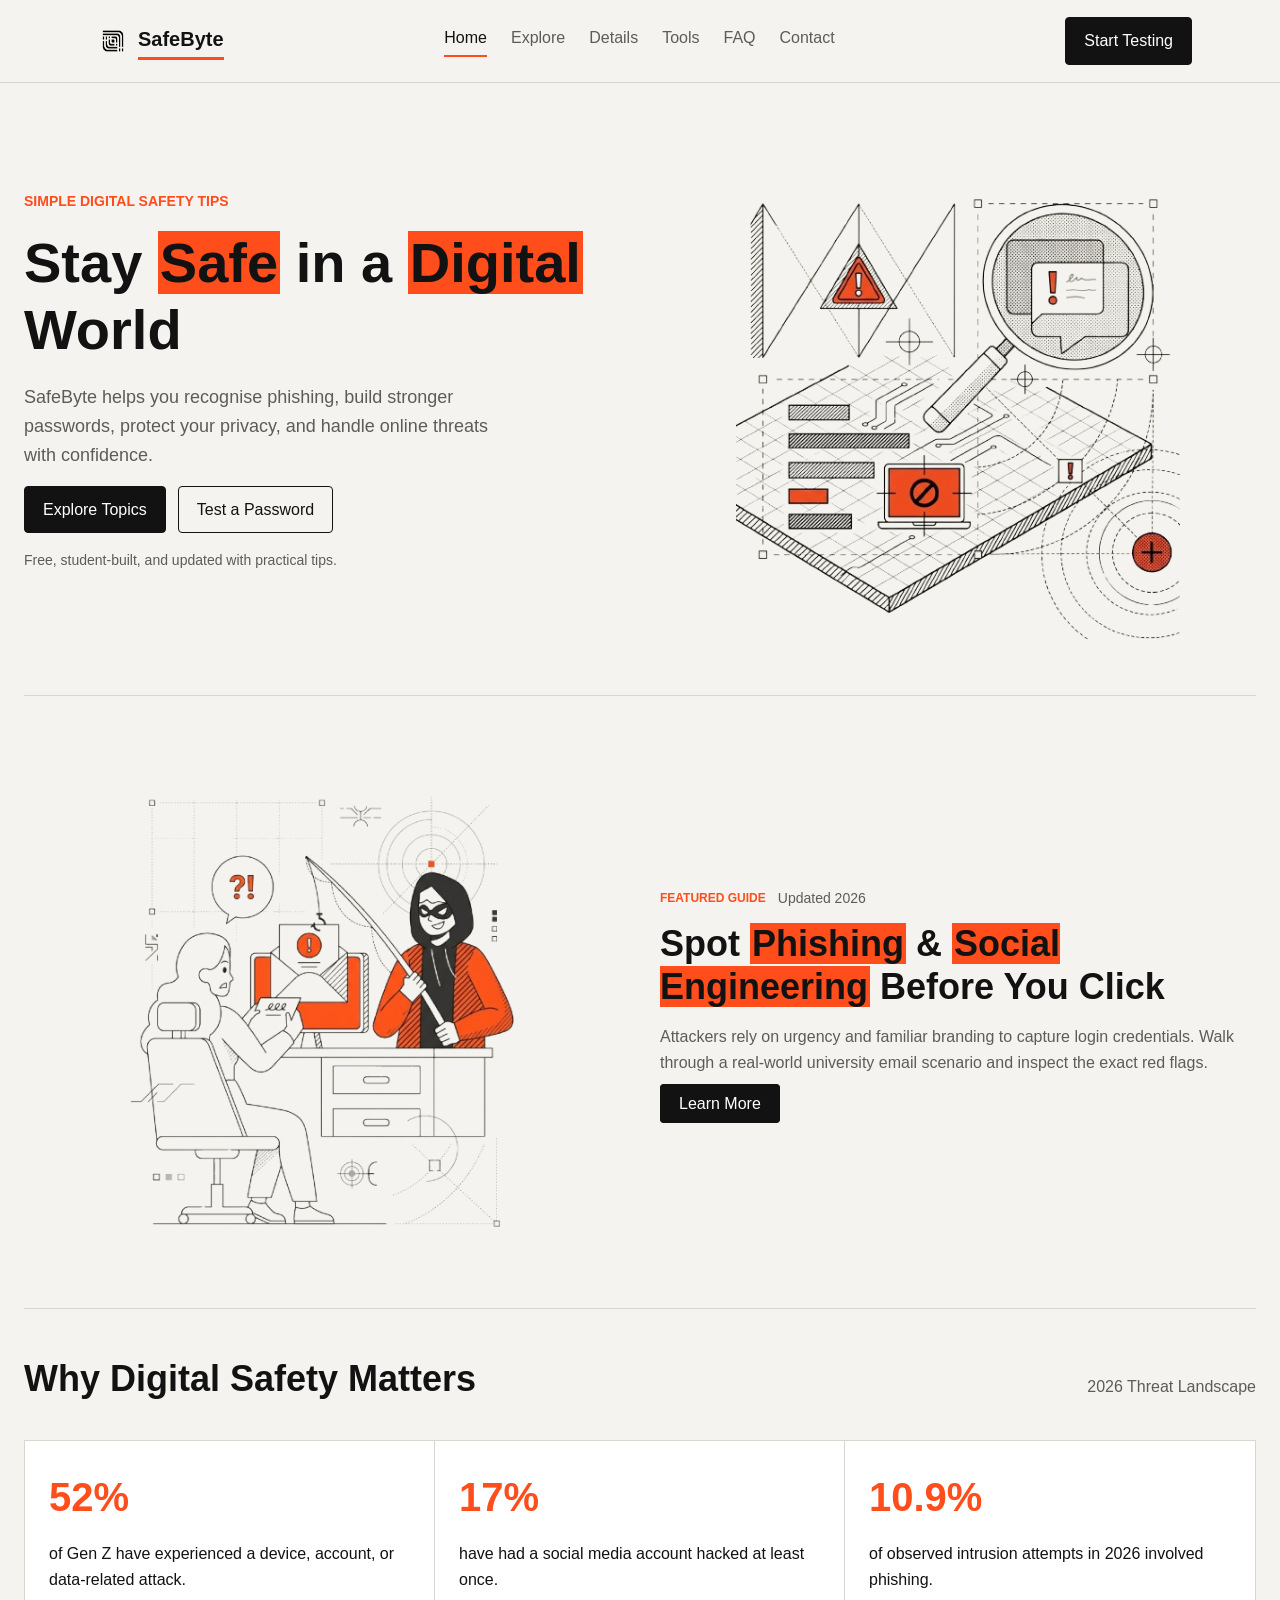
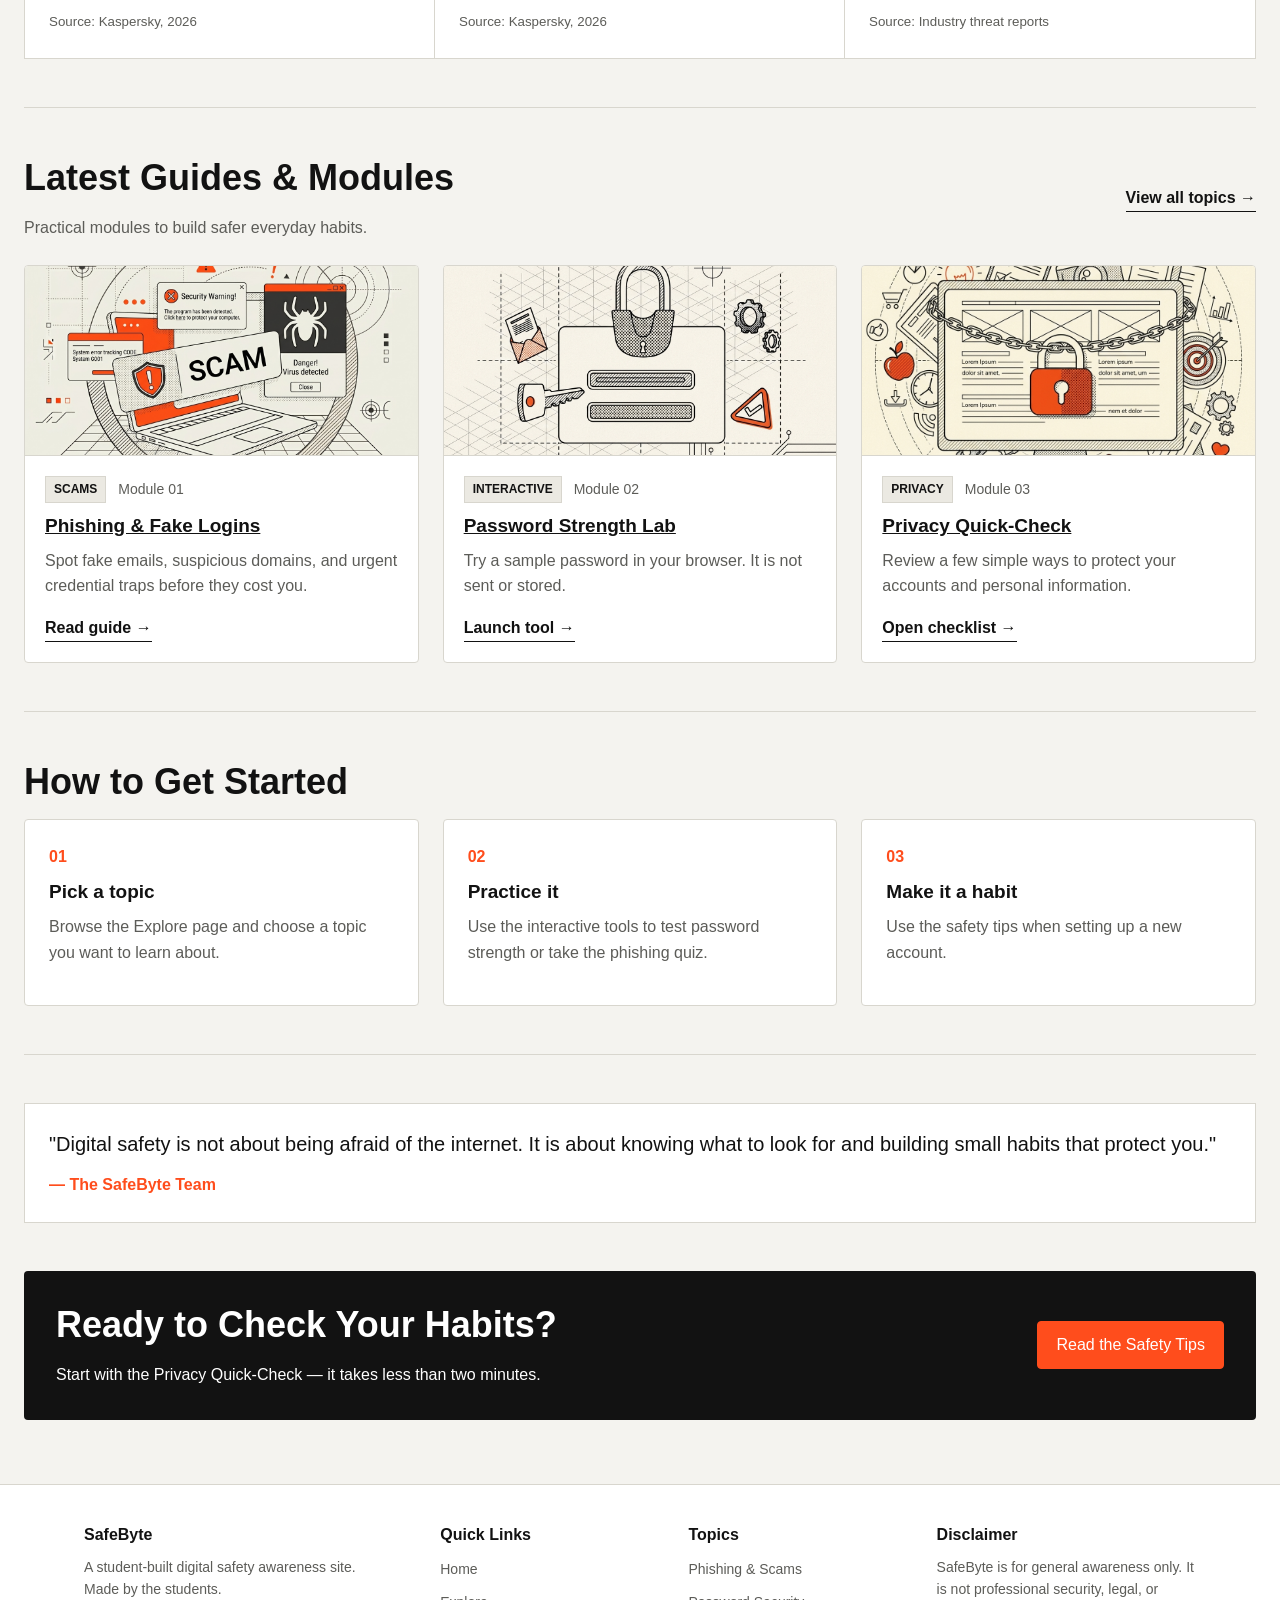
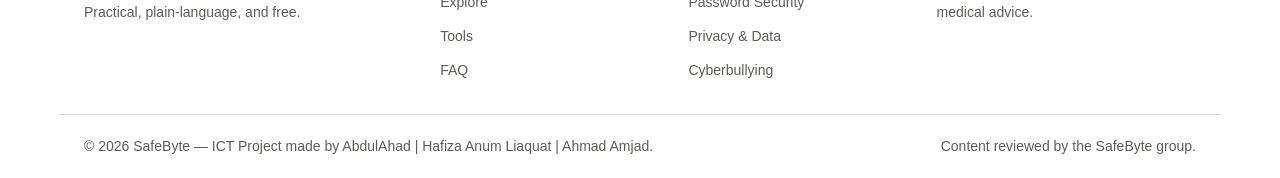
==== commit 8d381f70: "style: add margin to last link in navigation and update hover effect" ====
--- a/index.html
+++ b/index.html
@@ -22,7 +22,7 @@
           <li><a href="details.html">Details</a></li>
           <li><a href="tool.html">Tools</a></li>
           <li><a href="faq.html">FAQ</a></li>
-          <li><a href="contact.html">Contact</a></li>
+          <li><a href="contact.html" class="last-link">Contact</a></li>
         </ul>
       </nav>
 
--- a/style/index.css
+++ b/style/index.css
@@ -25,7 +25,7 @@
 main {
   flex: 1;
   width: 100%;
-  max-width: 1160px;
+  max-width: 100vw;
   margin: 0 auto;
   padding: 0 24px 64px;
 }
@@ -66,7 +66,7 @@
 .site-header {
   position: sticky;
   top: 0;
-  z-index: 1;
+  z-index: 10;
   border-bottom: 1px solid var(--border);
   background: var(--page);
 }
@@ -76,16 +76,17 @@
   align-items: center;
   justify-content: space-between;
   gap: 20px;
-  max-width: 1160px;
+  max-width: 90vw;
+  width: 100%;
   margin: 0 auto;
   padding: 16px 24px;
 }
 
 .logo {
-  display: inline-flex;
+  display: flex;
   align-items: center;
   font-size: 20px;
-  font-weight: bold;
+  font-weight: 800;
 }
 
 .logo span {
@@ -105,7 +106,7 @@
 
 .nav-list {
   display: flex;
-  flex-wrap: wrap;
+
   gap: 24px;
   margin: 0;
   padding: 0;
@@ -127,9 +128,11 @@
   border-bottom: 2px solid var(--accent);
   color: var(--text);
 }
-
+.nav-list a.last-link {
+ margin-right: 10px;}
+  
 .header-cta, .btn {
-  display: inline-block;
+
   padding: 10px 18px;
   border: 1px solid var(--text);
   border-radius: 4px;
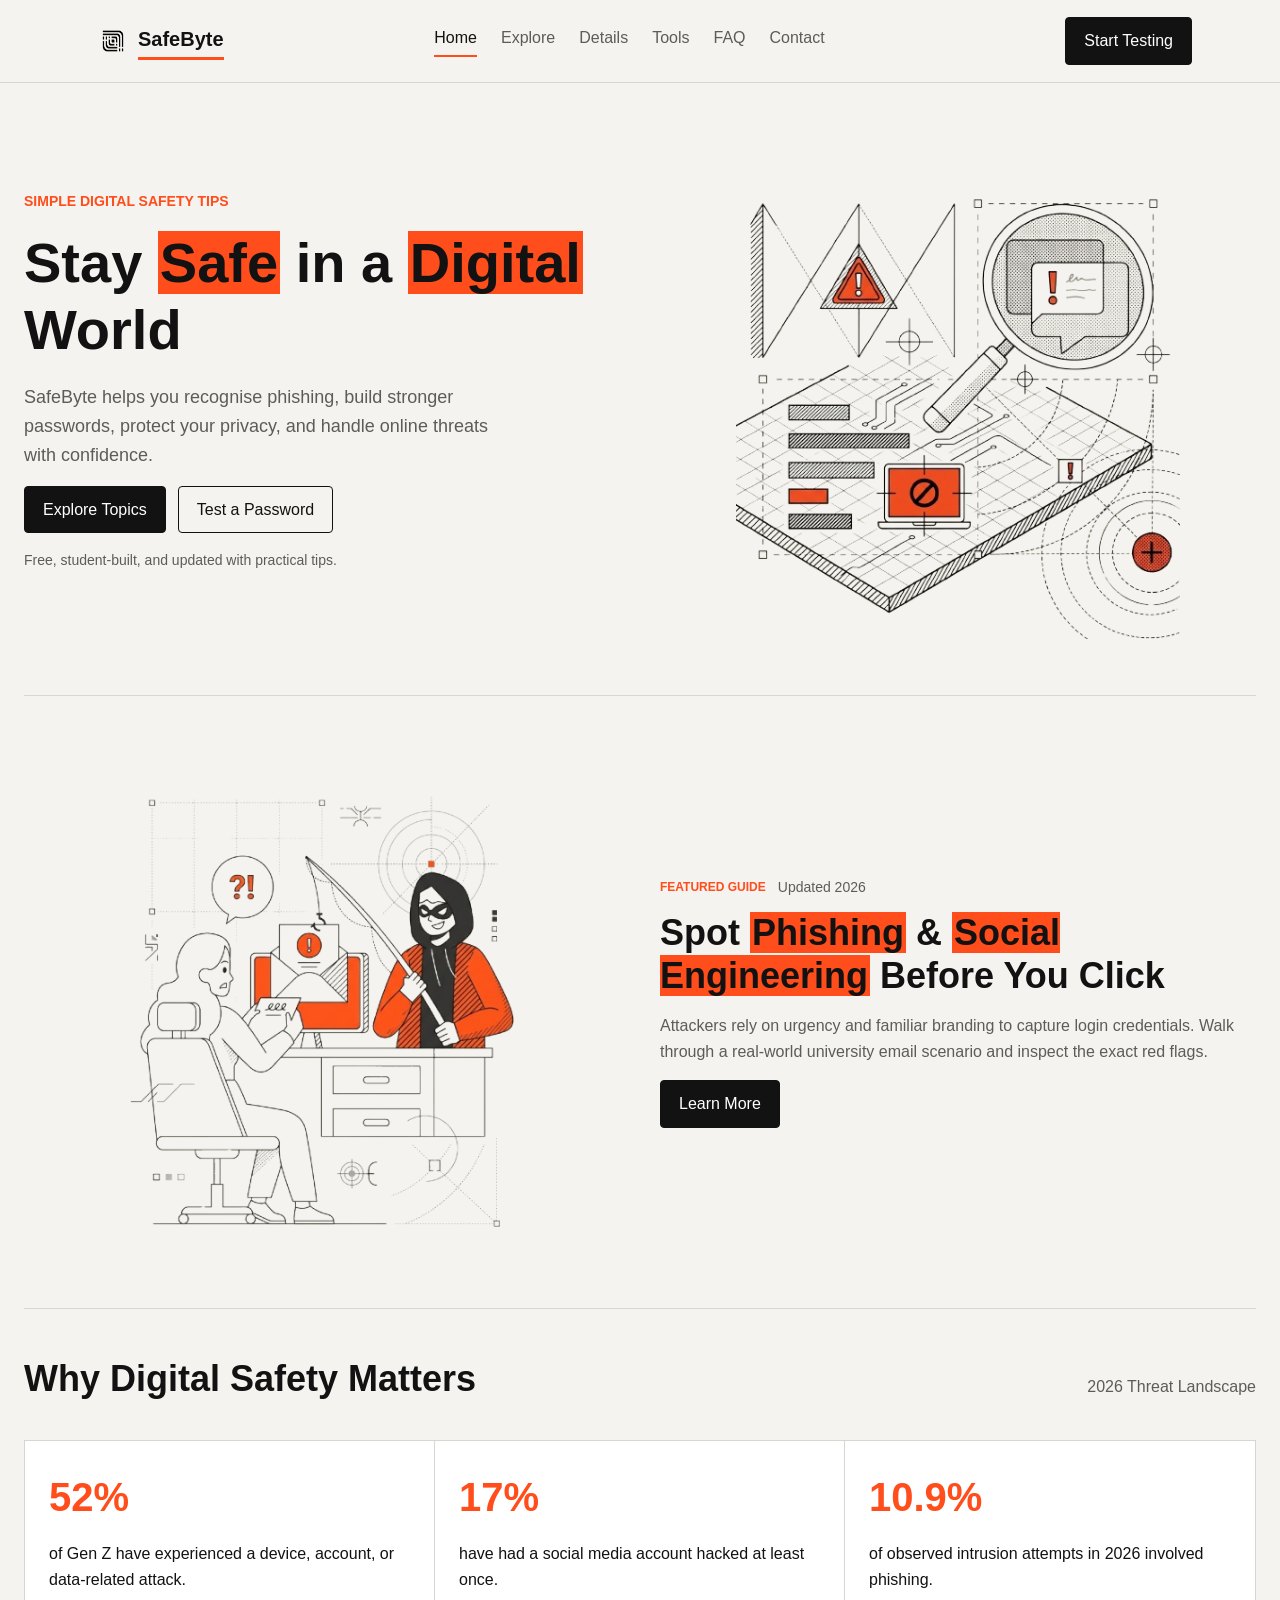
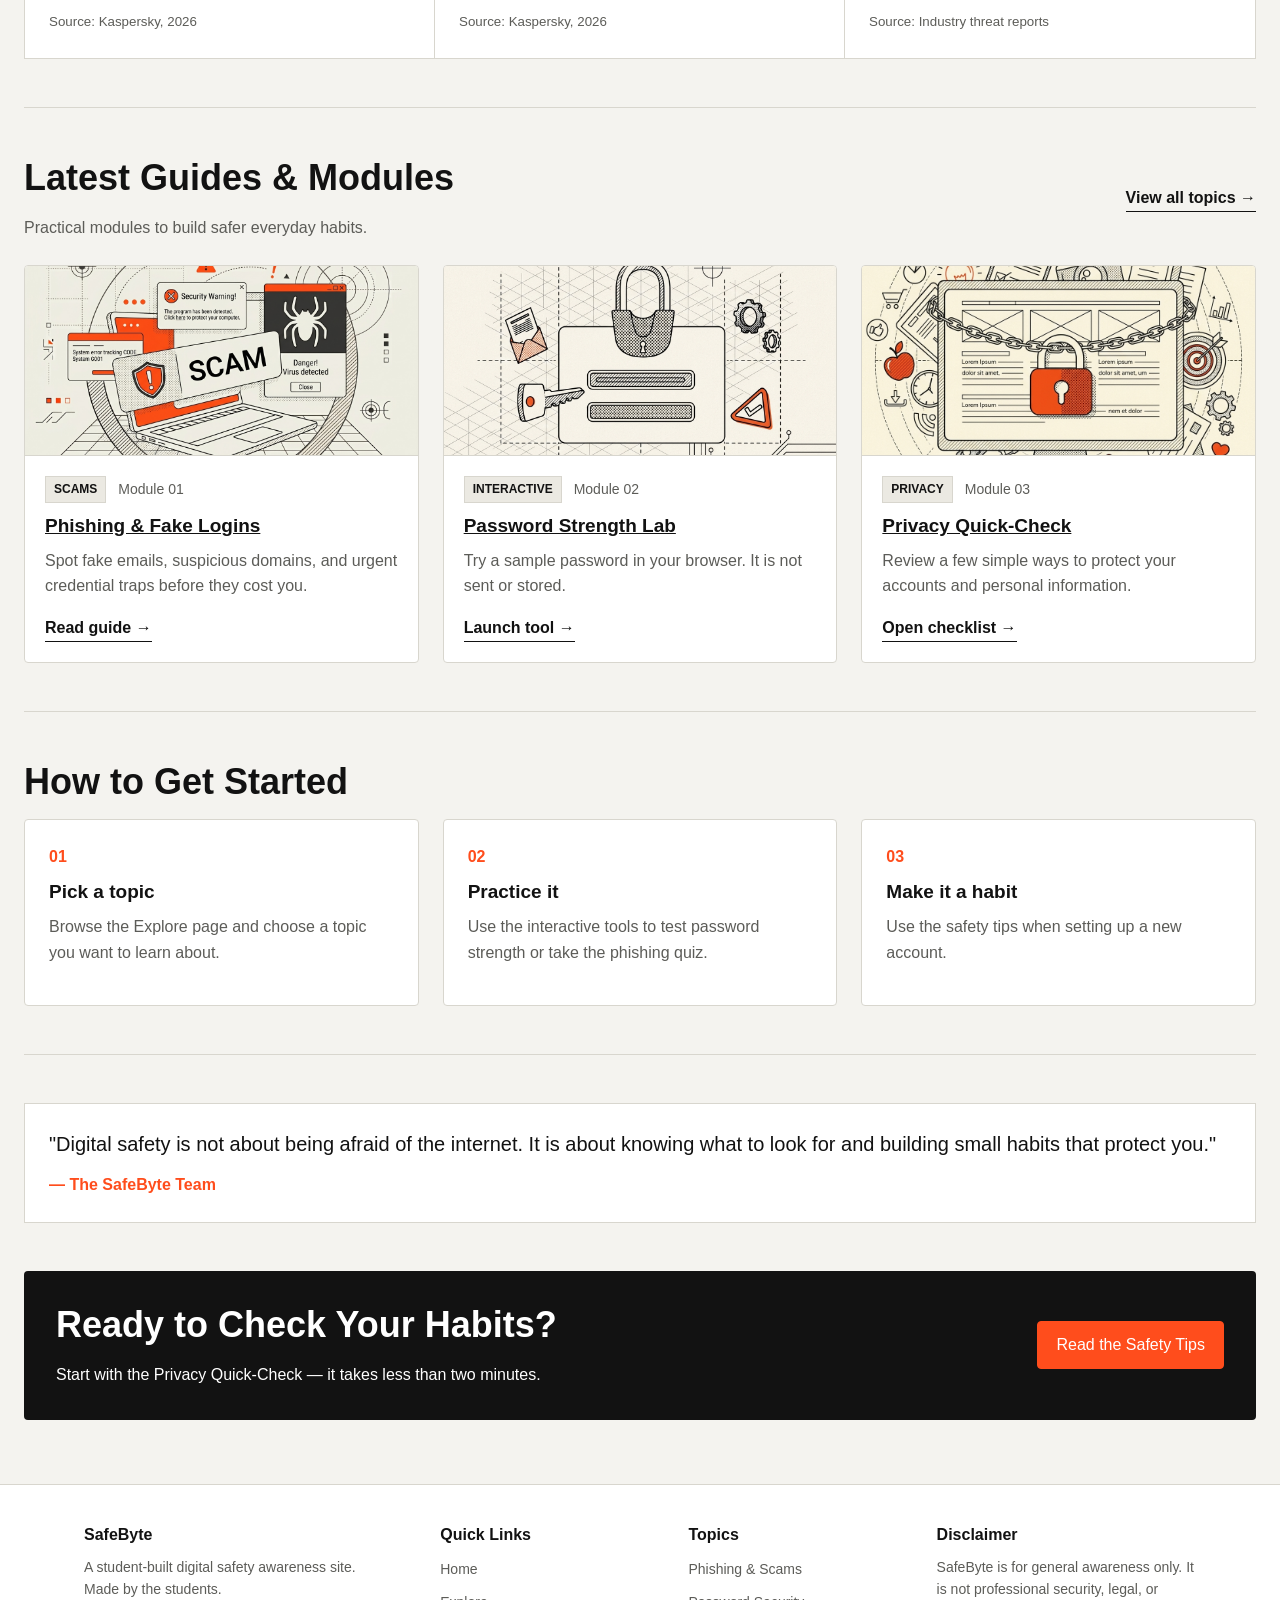
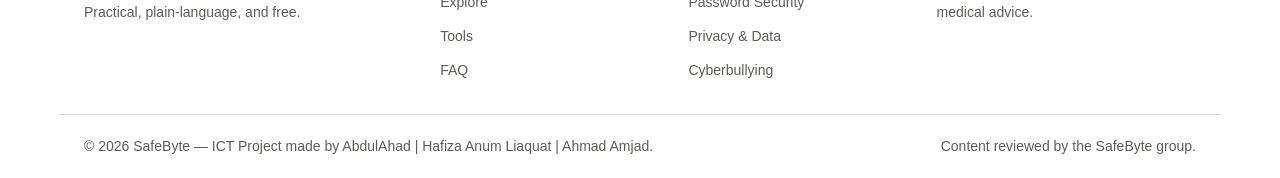
==== commit 79da0bb3: "Refactor CSS styles: Consolidate common styles into common.css, remove redundant styles from individ" ====
--- a/index.html
+++ b/index.html
@@ -5,6 +5,7 @@
   <meta name="viewport" content="width=device-width, initial-scale=1.0">
   <title>SafeByte | Digital Safety & Technology Awareness</title>
   <link rel="icon" type="image/png" href="images/logo.png">
+  <link rel="stylesheet" href="style/common.css">
   <link rel="stylesheet" href="style/index.css">
 </head>
 <body>
--- a/style/common.css
+++ b/style/common.css
@@ -0,0 +1,367 @@
+:root {
+  --page: rgb(244, 243, 239);
+  --white: rgb(255, 255, 255);
+  --light: rgb(235, 233, 226);
+  --text: rgb(18, 18, 18);
+  --muted: rgb(92, 92, 88);
+  --accent: rgb(255, 77, 28);
+  --border: rgb(216, 214, 206);
+}
+
+* {
+  box-sizing: border-box;
+}
+
+body {
+  display: flex;
+  flex-direction: column;
+  min-height: 100vh;
+  margin: 0;
+  background: var(--page);
+  color: var(--text);
+  font: 16px/1.6 Arial, sans-serif;
+}
+
+main {
+  flex: 1;
+  width: 100%;
+  max-width: 1160px;
+  margin: 0 auto;
+  padding: 0 24px 64px;
+}
+
+h1, h2, h3, h4 {
+  line-height: 1.2;
+}
+
+h1 {
+  margin: 0 0 20px;
+  font-size: 56px;
+}
+
+h2 {
+  margin: 0 0 16px;
+  font-size: 36px;
+}
+
+h3 {
+  margin: 0 0 10px;
+  font-size: 19px;
+}
+
+p {
+  margin: 0 0 16px;
+  color: var(--muted);
+}
+
+a {
+  color: var(--text);
+  text-decoration: none;
+}
+
+a:hover {
+  color: var(--accent);
+}
+
+.site-header {
+  position: sticky;
+  top: 0;
+  z-index: 1;
+  border-bottom: 1px solid var(--border);
+  background: var(--page);
+}
+
+.header-inner {
+  display: flex;
+  align-items: center;
+  justify-content: space-between;
+  gap: 20px;
+  max-width: 1160px;
+  margin: 0 auto;
+  padding: 16px 24px;
+}
+
+.logo {
+  display: inline-flex;
+  align-items: center;
+  font-size: 20px;
+  font-weight: bold;
+}
+
+.logo span {
+  padding-bottom: 2px;
+  border-bottom: 3px solid var(--accent);
+}
+
+.logo span:hover {
+  border-color: var(--text);
+}
+
+.logo img {
+  width: 50px;
+  height: 50px;
+  object-fit: contain;
+}
+
+.nav-list {
+  display: flex;
+  flex-wrap: wrap;
+  gap: 24px;
+  margin: 0;
+  padding: 0;
+  list-style: none;
+}
+
+.nav-list a {
+  display: inline-block;
+  color: var(--muted);
+  transition: color 0.2s ease, transform 0.2s ease;
+}
+
+.nav-list a:hover {
+  transform: translateY(-2px);
+}
+
+.nav-list a.active {
+  padding-bottom: 4px;
+  border-bottom: 2px solid var(--accent);
+  color: var(--text);
+}
+
+.header-cta, .btn {
+  display: inline-block;
+  padding: 10px 18px;
+  border: 1px solid var(--text);
+  border-radius: 4px;
+  background: var(--text);
+  color: var(--white);
+  font: inherit;
+  text-align: center;
+}
+
+.btn {
+  cursor: pointer;
+}
+
+.btn-primary:hover, .header-cta:hover {
+  border-color: var(--accent);
+  background: var(--accent);
+  color: var(--white);
+}
+
+.meta-row {
+  display: flex;
+  flex-wrap: wrap;
+  align-items: center;
+  gap: 12px;
+  margin-bottom: 12px;
+  font-size: 14px;
+}
+
+.badge {
+  padding: 3px 8px;
+  border: 1px solid var(--border);
+  background: var(--light);
+  font-size: 12px;
+  font-weight: bold;
+  text-transform: uppercase;
+}
+
+.badge--accent {
+  padding: 0;
+  border: 0;
+  background: rgba(0, 0, 0, 0);
+  color: var(--accent);
+}
+
+.meta-date {
+  color: var(--muted);
+}
+
+.link-underline {
+  border-bottom: 1px solid var(--text);
+  font-weight: bold;
+}
+
+.page-intro {
+  margin-bottom: 32px;
+  padding: 40px 0 24px;
+}
+
+.hero-eyebrow {
+  color: var(--accent);
+  font-size: 14px;
+  font-weight: bold;
+  text-transform: uppercase;
+}
+
+.intro-description {
+  margin-bottom: 0;
+}
+
+.content-img {
+  display: block;
+  width: 100%;
+  object-fit: cover;
+}
+
+.content-img--card {
+  height: 190px;
+  border-bottom: 1px solid var(--border);
+}
+
+.checklist {
+  padding-left: 24px;
+}
+
+.checklist li {
+  margin-bottom: 10px;
+}
+
+.section-block {
+  padding: 48px 0;
+  border-bottom: 1px solid var(--border);
+}
+
+.editorial-card {
+  display: flex;
+  flex-direction: column;
+  overflow: hidden;
+  border: 1px solid var(--border);
+  border-radius: 4px;
+  background: var(--white);
+  transition: transform 0.2s ease, box-shadow 0.2s ease, border-color 0.2s ease;
+}
+
+.editorial-card:hover, .editorial-card:focus-within {
+  transform: translateY(-4px);
+  border-color: var(--accent);
+  box-shadow: 0 8px 20px rgba(18, 18, 18, 0.12);
+}
+
+.editorial-card-body {
+  display: flex;
+  flex: 1;
+  flex-direction: column;
+  align-items: flex-start;
+  padding: 20px;
+}
+
+.editorial-card-body p {
+  flex: 1;
+}
+
+.editorial-card-body h3 a {
+  text-decoration: underline;
+}
+
+.site-footer {
+  margin-top: auto;
+  border-top: 1px solid var(--border);
+  background: var(--white);
+}
+
+.footer-grid {
+  display: grid;
+  grid-template-columns: 1.5fr 1fr 1fr;
+  gap: 32px;
+  max-width: 1160px;
+  margin: 0 auto;
+  padding: 40px 24px 24px;
+}
+
+.footer-col h4 {
+  margin: 0 0 12px;
+}
+
+.footer-col ul {
+  margin: 0;
+  padding: 0;
+  list-style: none;
+}
+
+.footer-col li {
+  margin-bottom: 8px;
+}
+
+.footer-col a, .footer-col p {
+  color: var(--muted);
+  font-size: 14px;
+}
+
+.footer-bottom {
+  display: flex;
+  flex-wrap: wrap;
+  justify-content: space-between;
+  gap: 8px;
+  max-width: 1160px;
+  margin: 0 auto;
+  padding: 20px 24px;
+  border-top: 1px solid var(--border);
+  color: var(--muted);
+  font-size: 14px;
+}
+
+@media (max-width: 900px) {
+  h1 {
+    font-size: 44px;
+  }
+
+  h2 {
+    font-size: 28px;
+  }
+
+  .header-inner {
+    flex-wrap: wrap;
+  }
+
+  .footer-grid {
+    grid-template-columns: repeat(2, 1fr);
+  }
+}
+
+@media (max-width: 700px) {
+  h1 {
+    font-size: 36px;
+  }
+
+  h2 {
+    font-size: 24px;
+  }
+
+  main {
+    padding-right: 16px;
+    padding-left: 16px;
+  }
+
+  .header-inner {
+    padding-right: 16px;
+    padding-left: 16px;
+  }
+
+  .header-cta {
+    display: none;
+  }
+
+  .site-header nav {
+    width: 100%;
+  }
+
+  .nav-list {
+    gap: 12px 20px;
+  }
+}
+
+@media (max-width: 520px) {
+  h1 {
+    font-size: 32px;
+  }
+
+  h2 {
+    font-size: 24px;
+  }
+
+  .footer-grid {
+    grid-template-columns: 1fr;
+  }
+}
--- a/style/index.css
+++ b/style/index.css
@@ -1,145 +1,23 @@
-* {
-  --page: rgb(244, 243, 239);
-  --white: rgb(255, 255, 255);
-  --light: rgb(235, 233, 226);
-  --text: rgb(18, 18, 18);
-  --muted: rgb(92, 92, 88);
-  --accent: rgb(255, 77, 28);
-  --border: rgb(216, 214, 206);
-}
-
-* {
-  box-sizing: border-box;
-}
-
-body {
-  display: flex;
-  flex-direction: column;
-  min-height: 100vh;
-  margin: 0;
-  background: var(--page);
-  color: var(--text);
-  font: 16px/1.6 Arial, sans-serif;
-}
-
 main {
-  flex: 1;
-  width: 100%;
   max-width: 100vw;
-  margin: 0 auto;
-  padding: 0 24px 64px;
-}
-
-h1, h2, h3, h4 {
-  line-height: 1.2;
-}
-
-h1 {
-  margin: 0 0 20px;
-  font-size: 56px;
-}
-
-h2 {
-  margin: 0 0 16px;
-  font-size: 36px;
-}
-
-h3 {
-  margin: 0 0 10px;
-  font-size: 19px;
-}
-
-p {
-  margin: 0 0 16px;
-  color: var(--muted);
-}
-
-a {
-  color: var(--text);
-  text-decoration: none;
-}
-
-a:hover {
-  color: var(--accent);
 }
 
 .site-header {
-  position: sticky;
-  top: 0;
   z-index: 10;
-  border-bottom: 1px solid var(--border);
-  background: var(--page);
 }
 
 .header-inner {
-  display: flex;
-  align-items: center;
-  justify-content: space-between;
-  gap: 20px;
   max-width: 90vw;
   width: 100%;
-  margin: 0 auto;
-  padding: 16px 24px;
 }
 
 .logo {
   display: flex;
-  align-items: center;
-  font-size: 20px;
   font-weight: 800;
 }
 
-.logo span {
-  padding-bottom: 2px;
-  border-bottom: 3px solid var(--accent);
-}
-
-.logo span:hover {
-  border-color: var(--text);
-}
-
-.logo img {
-  width: 50px;
-  height: 50px;
-  object-fit: contain;
-}
-
-.nav-list {
-  display: flex;
-
-  gap: 24px;
-  margin: 0;
-  padding: 0;
-  list-style: none;
-}
-
-.nav-list a {
-  display: inline-block;
-  color: var(--muted);
-  transition: color 0.2s ease, transform 0.2s ease;
-}
-
-.nav-list a:hover {
-  transform: translateY(-2px);
-}
-
-.nav-list a.active {
-  padding-bottom: 4px;
-  border-bottom: 2px solid var(--accent);
-  color: var(--text);
-}
 .nav-list a.last-link {
- margin-right: 10px;}
-  
-.header-cta, .btn {
-
-  padding: 10px 18px;
-  border: 1px solid var(--text);
-  border-radius: 4px;
-  background: var(--text);
-  color: var(--white);
-  font: inherit;
-  text-align: center;
+  margin-right: 30px;
 }
 
 .btn-outline {
@@ -152,7 +30,7 @@
   color: var(--white);
 }
 
-.btn-accent, .btn-primary:hover, .header-cta:hover {
+.btn-accent {
   border-color: var(--accent);
   background: var(--accent);
   color: var(--white);
@@ -176,13 +54,6 @@
   border-bottom: 1px solid var(--border);
 }
 
-.hero-eyebrow {
-  color: var(--accent);
-  font-size: 14px;
-  font-weight: bold;
-  text-transform: uppercase;
-}
-
 .highlight{
   padding: 0 2px;
   background: var(--accent);
@@ -205,28 +76,17 @@
   font-size: 14px;
 }
 
-.content-img {
-  display: block;
-  width: 100%;
-  object-fit: cover;
-}
-
 .content-img--hero, .content-img--spotlight {
   height: auto;
   max-height: 500px;
   object-fit: contain;
 }
 
-.content-img--card {
-  height: 190px;
-  border-bottom: 1px solid var(--border);
-}
-
 .spotlight {
   grid-template-columns: 1fr 1fr;
 }
 
-.section-block, .stats-section {
+.stats-section {
   padding: 48px 0;
   border-bottom: 1px solid var(--border);
 }
@@ -240,37 +100,8 @@
   margin-bottom: 24px;
 }
 
-.section-description, .intro-description {
+.section-description {
   margin-bottom: 0;
-}
-
-.meta-row {
-  display: flex;
-  flex-wrap: wrap;
-  align-items: center;
-  gap: 12px;
-  margin-bottom: 12px;
-  font-size: 14px;
-}
-
-.badge {
-  padding: 3px 8px;
-  border: 1px solid var(--border);
-  background: var(--light);
-  font-size: 12px;
-  font-weight: bold;
-  text-transform: uppercase;
-}
-
-.badge--accent {
-  padding: 0;
-  border: 0;
-  background: rgba(0, 0, 0, 0);
-  color: var(--accent);
-}
-
-.meta-date {
-  color: var(--muted);
 }
 
 .grid-3, .steps-grid, .stats-grid {
@@ -279,38 +110,12 @@
   gap: 24px;
 }
 
-.editorial-card, .step-card, .stat-card {
+.step-card, .stat-card {
   overflow: hidden;
   border: 1px solid var(--border);
   border-radius: 4px;
   background: var(--white);
   transition: transform 0.2s ease, box-shadow 0.2s ease, border-color 0.2s ease;
-}
-
-.editorial-card {
-  display: flex;
-  flex-direction: column;
-}
-
-.editorial-card-body {
-  display: flex;
-  flex: 1;
-  flex-direction: column;
-  align-items: flex-start;
-  padding: 20px;
-}
-
-.editorial-card-body p {
-  flex: 1;
-}
-
-.editorial-card-body h3 a {
-  text-decoration: underline;
-}
-
-.link-underline {
-  border-bottom: 1px solid var(--text);
-  font-weight: bold;
 }
 
 .step-card, .stat-card {
@@ -360,8 +165,7 @@
   transition: transform 0.2s ease, box-shadow 0.2s ease, border-color 0.2s ease;
 }
 
-.editorial-card:hover, .step-card:hover, .stat-card:hover, .mission-box:hover,
-.editorial-card:focus-within {
+.step-card:hover, .stat-card:hover, .mission-box:hover {
   transform: translateY(-4px);
   border-color: var(--accent);
   box-shadow: 0 8px 20px rgba(18, 18, 18, 0.12);
@@ -398,66 +202,11 @@
   margin-bottom: 0;
 }
 
-.site-footer {
-  margin-top: auto;
-  border-top: 1px solid var(--border);
-  background: var(--white);
-}
-
 .footer-grid {
-  display: grid;
   grid-template-columns: 1.5fr 1fr 1fr 1.2fr;
-  gap: 32px;
-  max-width: 1160px;
-  margin: 0 auto;
-  padding: 40px 24px 24px;
-}
-
-.footer-col h4 {
-  margin: 0 0 12px;
-}
-
-.footer-col ul {
-  margin: 0;
-  padding: 0;
-  list-style: none;
-}
-
-.footer-col li {
-  margin-bottom: 8px;
-}
-
-.footer-col a, .footer-col p {
-  color: var(--muted);
-  font-size: 14px;
-}
-
-.footer-bottom {
-  display: flex;
-  flex-wrap: wrap;
-  justify-content: space-between;
-  gap: 8px;
-  max-width: 1160px;
-  margin: 0 auto;
-  padding: 20px 24px;
-  border-top: 1px solid var(--border);
-  color: var(--muted);
-  font-size: 14px;
 }
 
 @media (max-width: 900px) {
-  h1 {
-    font-size: 44px;
-  }
-
-  h2 {
-    font-size: 28px;
-  }
-
-  .header-inner {
-    flex-wrap: wrap;
-  }
-
   .grid-3, .steps-grid {
     grid-template-columns: repeat(2, 1fr);
   }
@@ -468,36 +217,6 @@
 }
 
 @media (max-width: 700px) {
-  h1 {
-    font-size: 36px;
-  }
-
-  h2 {
-    font-size: 24px;
-  }
-
-  main {
-    padding-right: 16px;
-    padding-left: 16px;
-  }
-
-  .header-inner {
-    padding-right: 16px;
-    padding-left: 16px;
-  }
-
-  .header-cta {
-    display: none;
-  }
-
-  .site-header nav {
-    width: 100%;
-  }
-
-  .nav-list {
-    gap: 12px 20px;
-  }
-
   .hero, .spotlight {
     grid-template-columns: 1fr;
     gap: 24px;
@@ -523,15 +242,7 @@
 }
 
 @media (max-width: 520px) {
-  h1 {
-    font-size: 32px;
-  }
-
-  h2 {
-    font-size: 24px;
-  }
-
-  .grid-3, .steps-grid, .footer-grid {
+  .grid-3, .steps-grid {
     grid-template-columns: 1fr;
   }
 
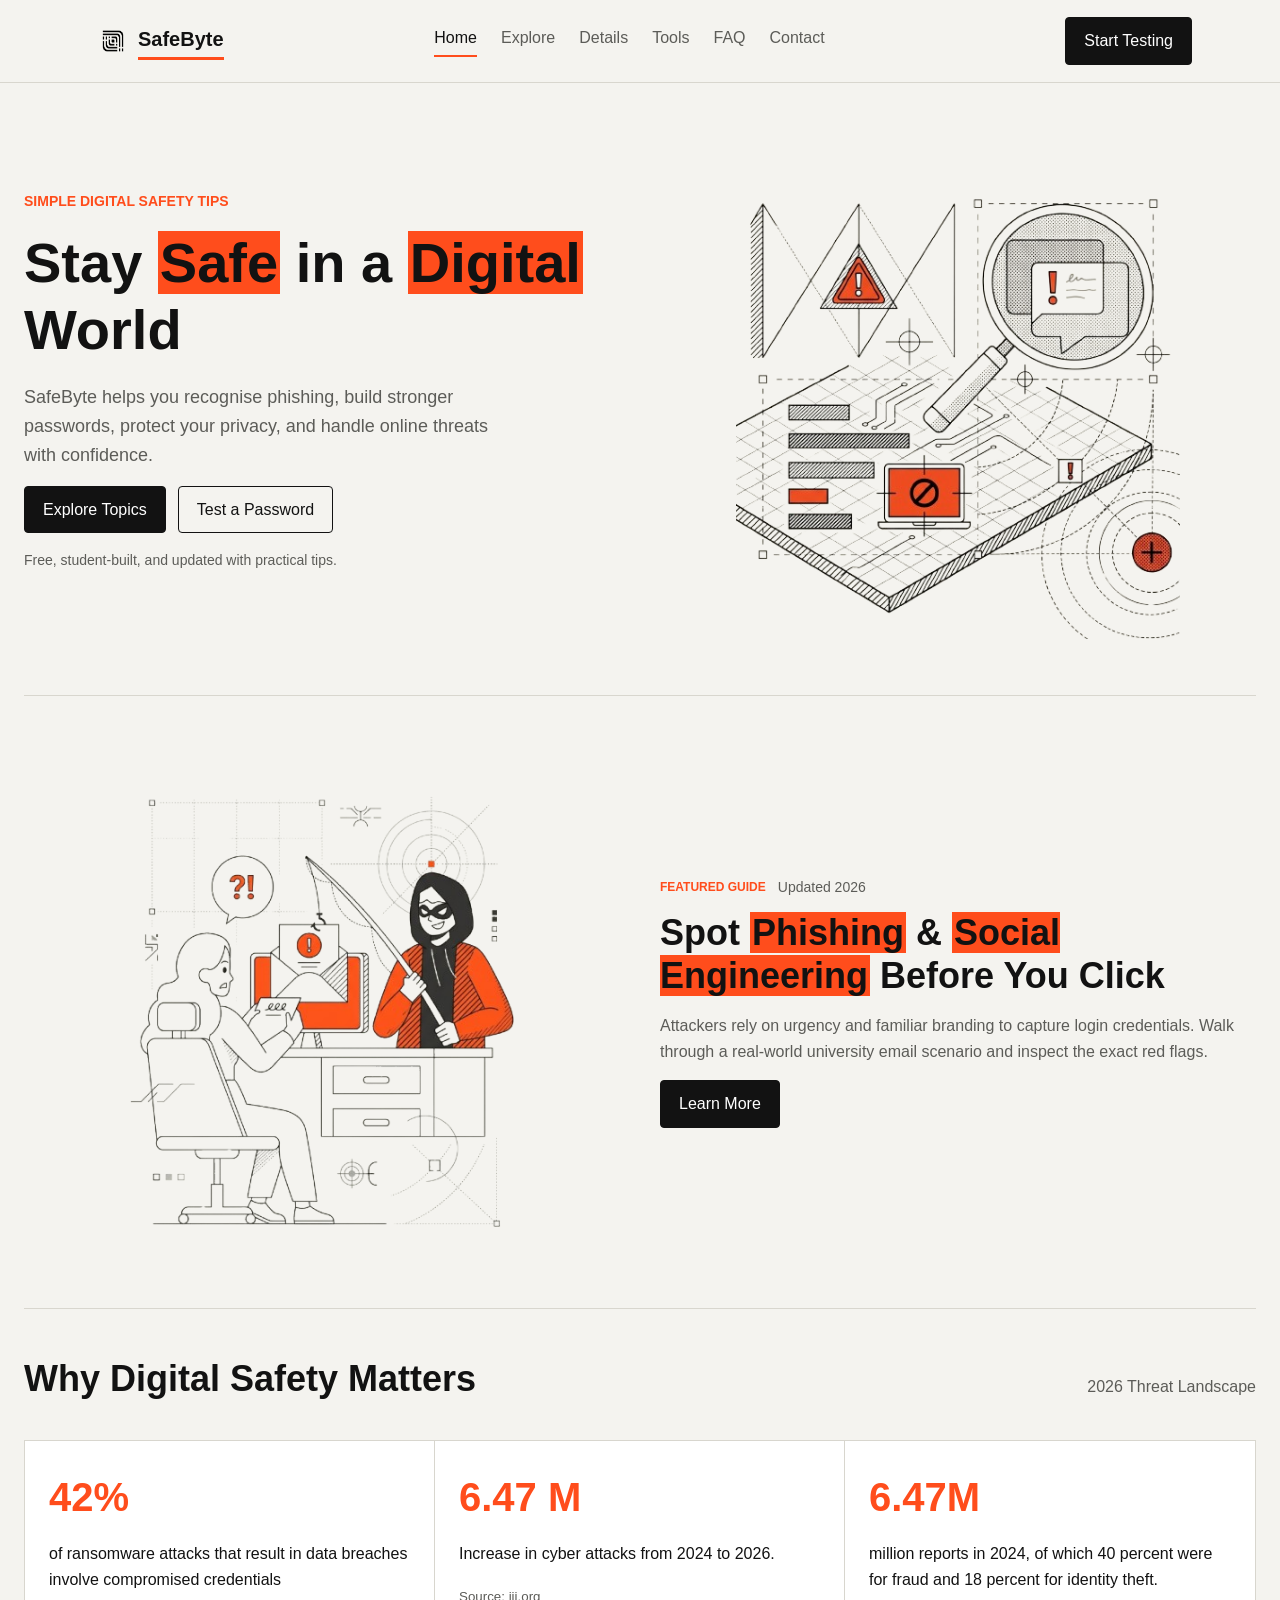
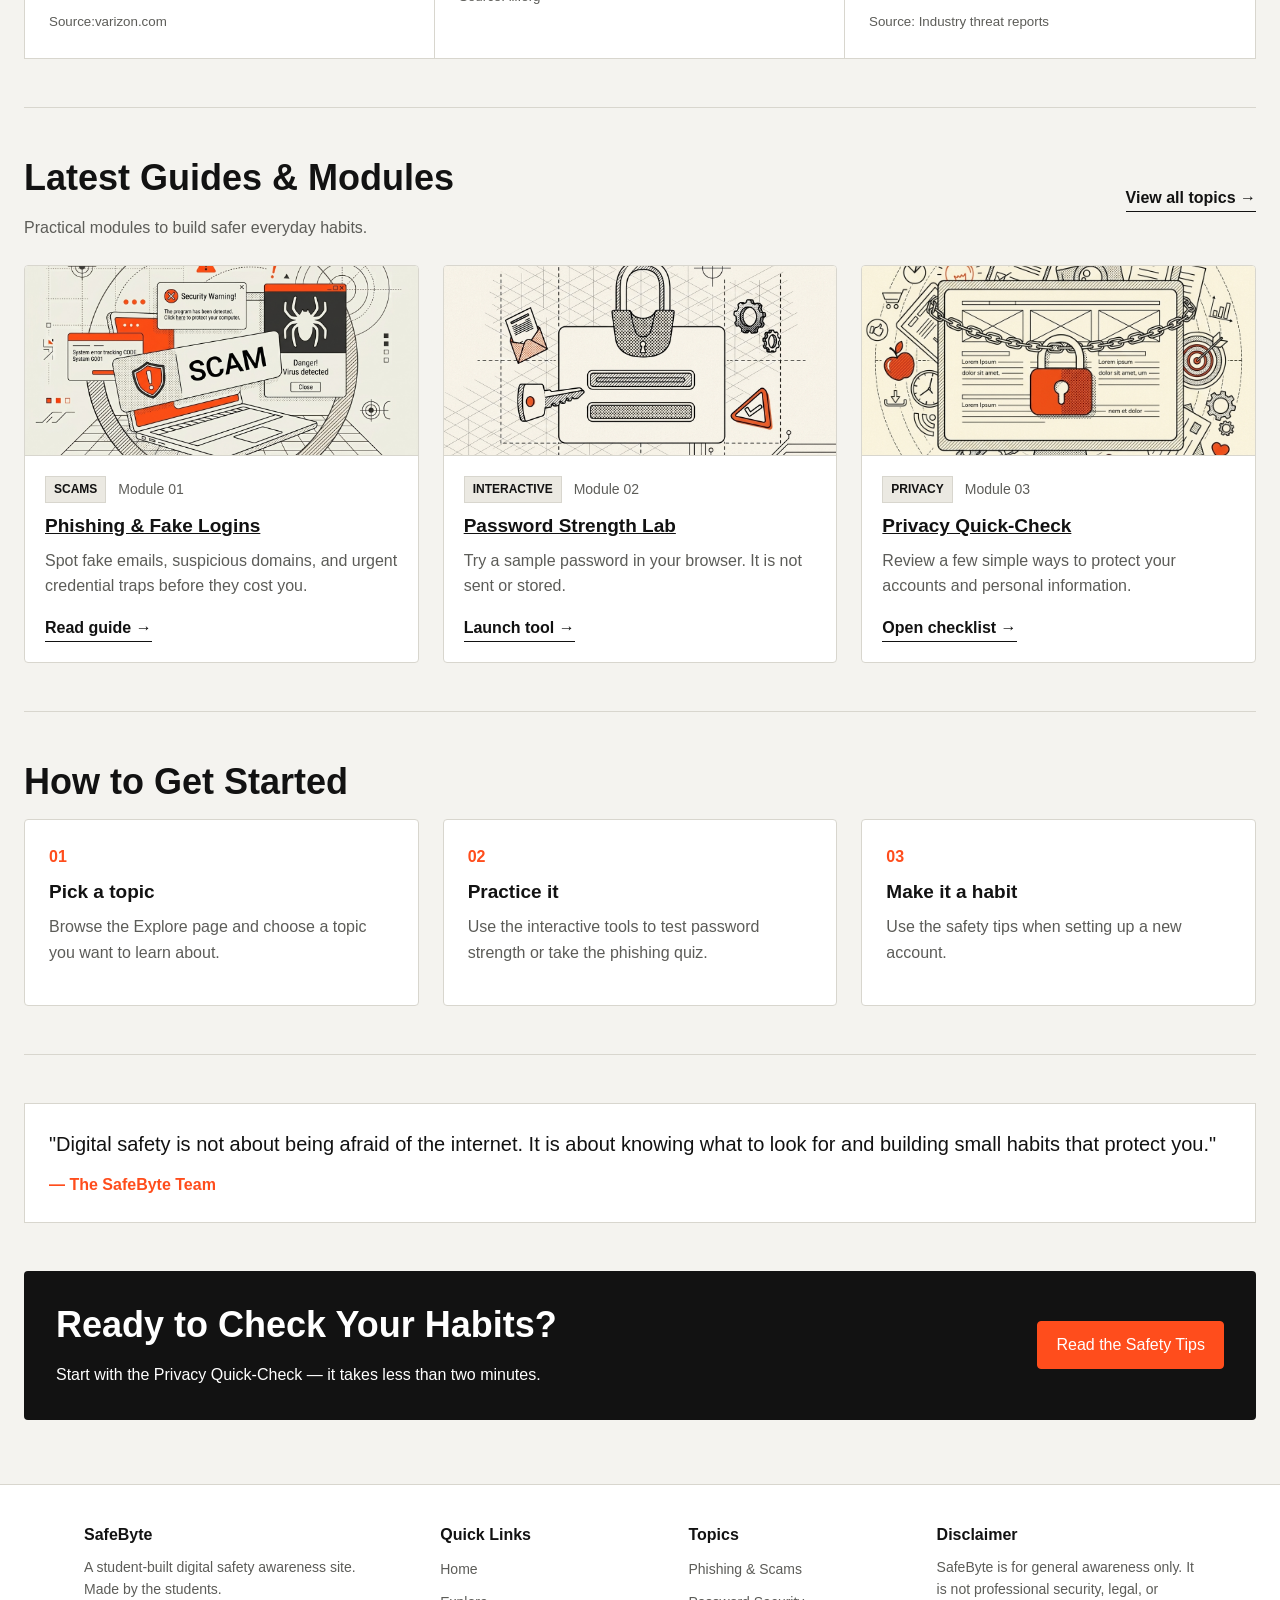
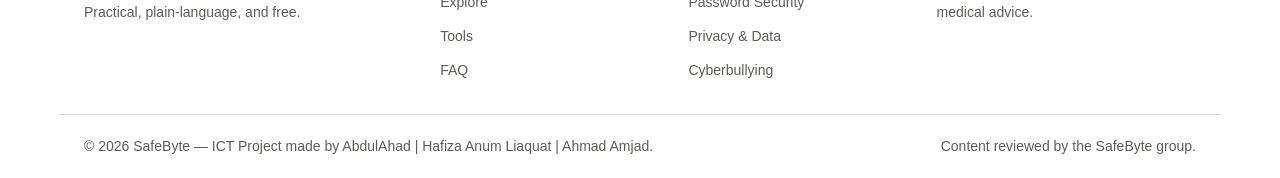
==== commit 6c0cf92a: "Enhance contact form: Add submission status display and improve button layout for better user experi" ====
--- a/index.html
+++ b/index.html
@@ -75,18 +75,19 @@
       </div>
       <div class="stats-grid">
         <article class="stat-card">
-          <span class="stat-number ">52%</span>
-          <p>of Gen Z have experienced a device, account, or data-related attack.</p>
-          <small>Source: Kaspersky, 2026</small>
+          <span class="stat-number ">42%</span>
+          <p>of ransomware attacks that result in data breaches involve compromised credentials</p>
+          <small>Source:varizon.com</small>
         </article>
         <article class="stat-card">
-          <span class="stat-number">17%</span>
-          <p>have had a social media account hacked at least once.</p>
-          <small>Source: Kaspersky, 2026</small>
+          <span class="stat-number">6.47 M</span>
+          <p>Increase in cyber attacks from 2024 to 2026.</p>
+          <small>Source: iii.org</small>
+          <!-- iii=insuranse information institute -->
         </article>
         <article class="stat-card">
-          <span class="stat-number">10.9%</span>
-          <p>of observed intrusion attempts in 2026 involved phishing.</p>
+          <span class="stat-number">6.47M</span>
+          <p>million reports in 2024, of which 40 percent were for fraud and 18 percent for identity theft.</p>
           <small>Source: Industry threat reports</small>
         </article>
       </div>
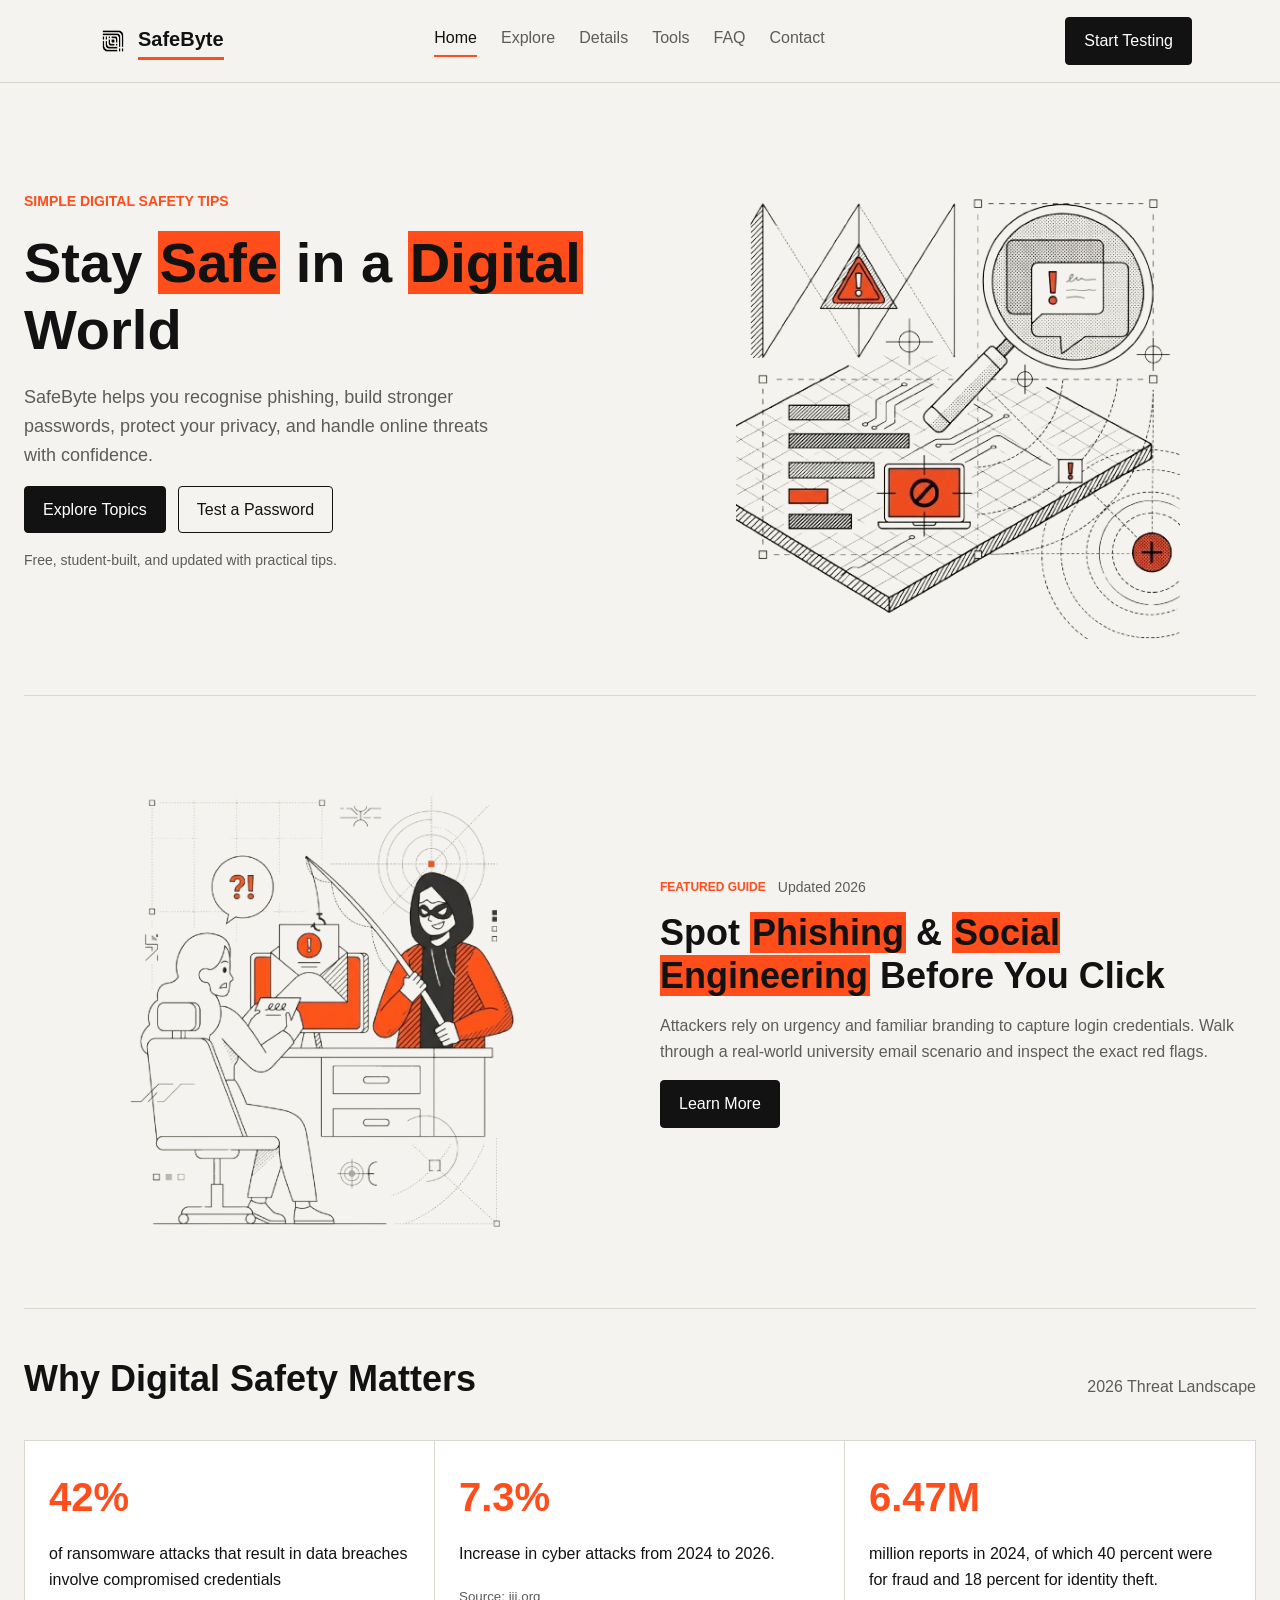
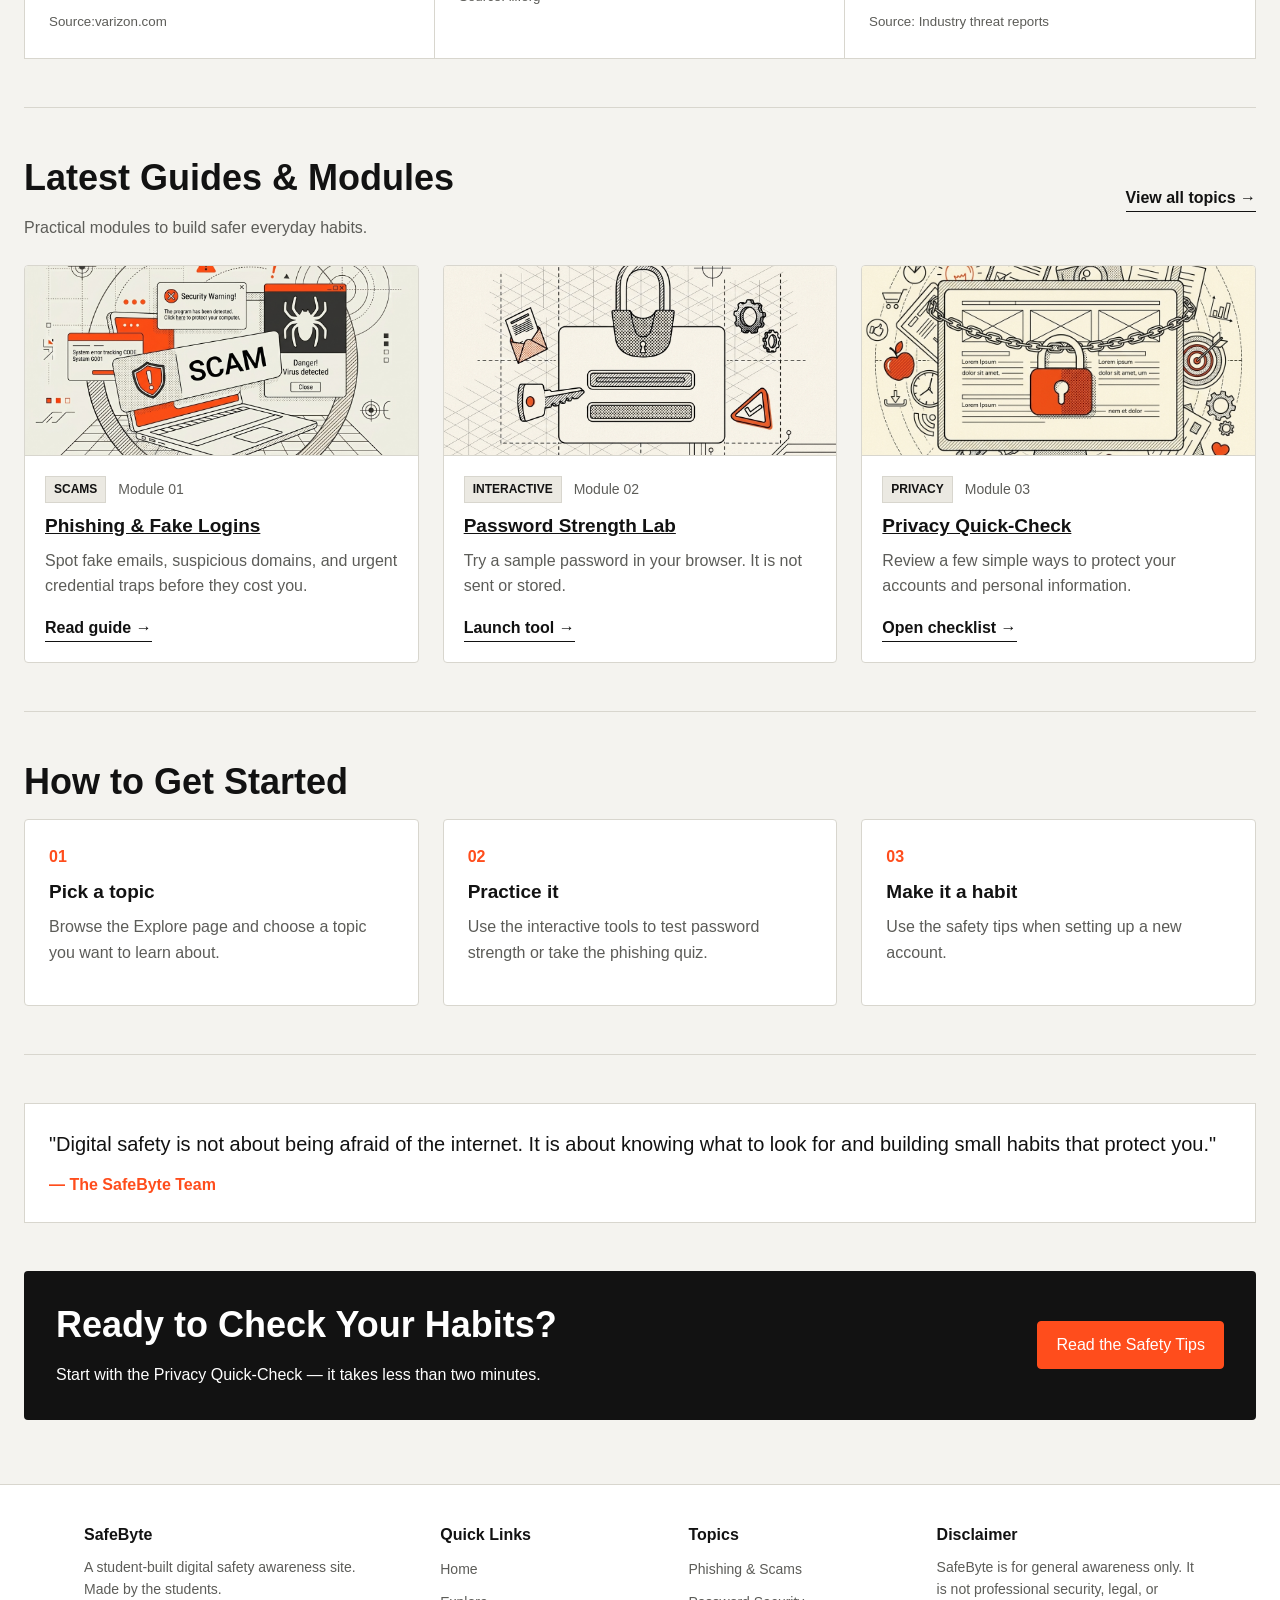
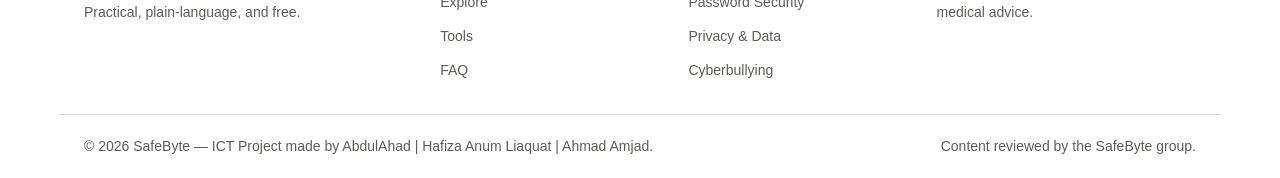
==== commit 9edc9eab: "Refactor contact form: Remove form submission logic and required fields for a simplified user experi" ====
--- a/index.html
+++ b/index.html
@@ -80,7 +80,7 @@
           <small>Source:varizon.com</small>
         </article>
         <article class="stat-card">
-          <span class="stat-number">6.47 M</span>
+          <span class="stat-number">7.3%</span>
           <p>Increase in cyber attacks from 2024 to 2026.</p>
           <small>Source: iii.org</small>
           <!-- iii=insuranse information institute -->
